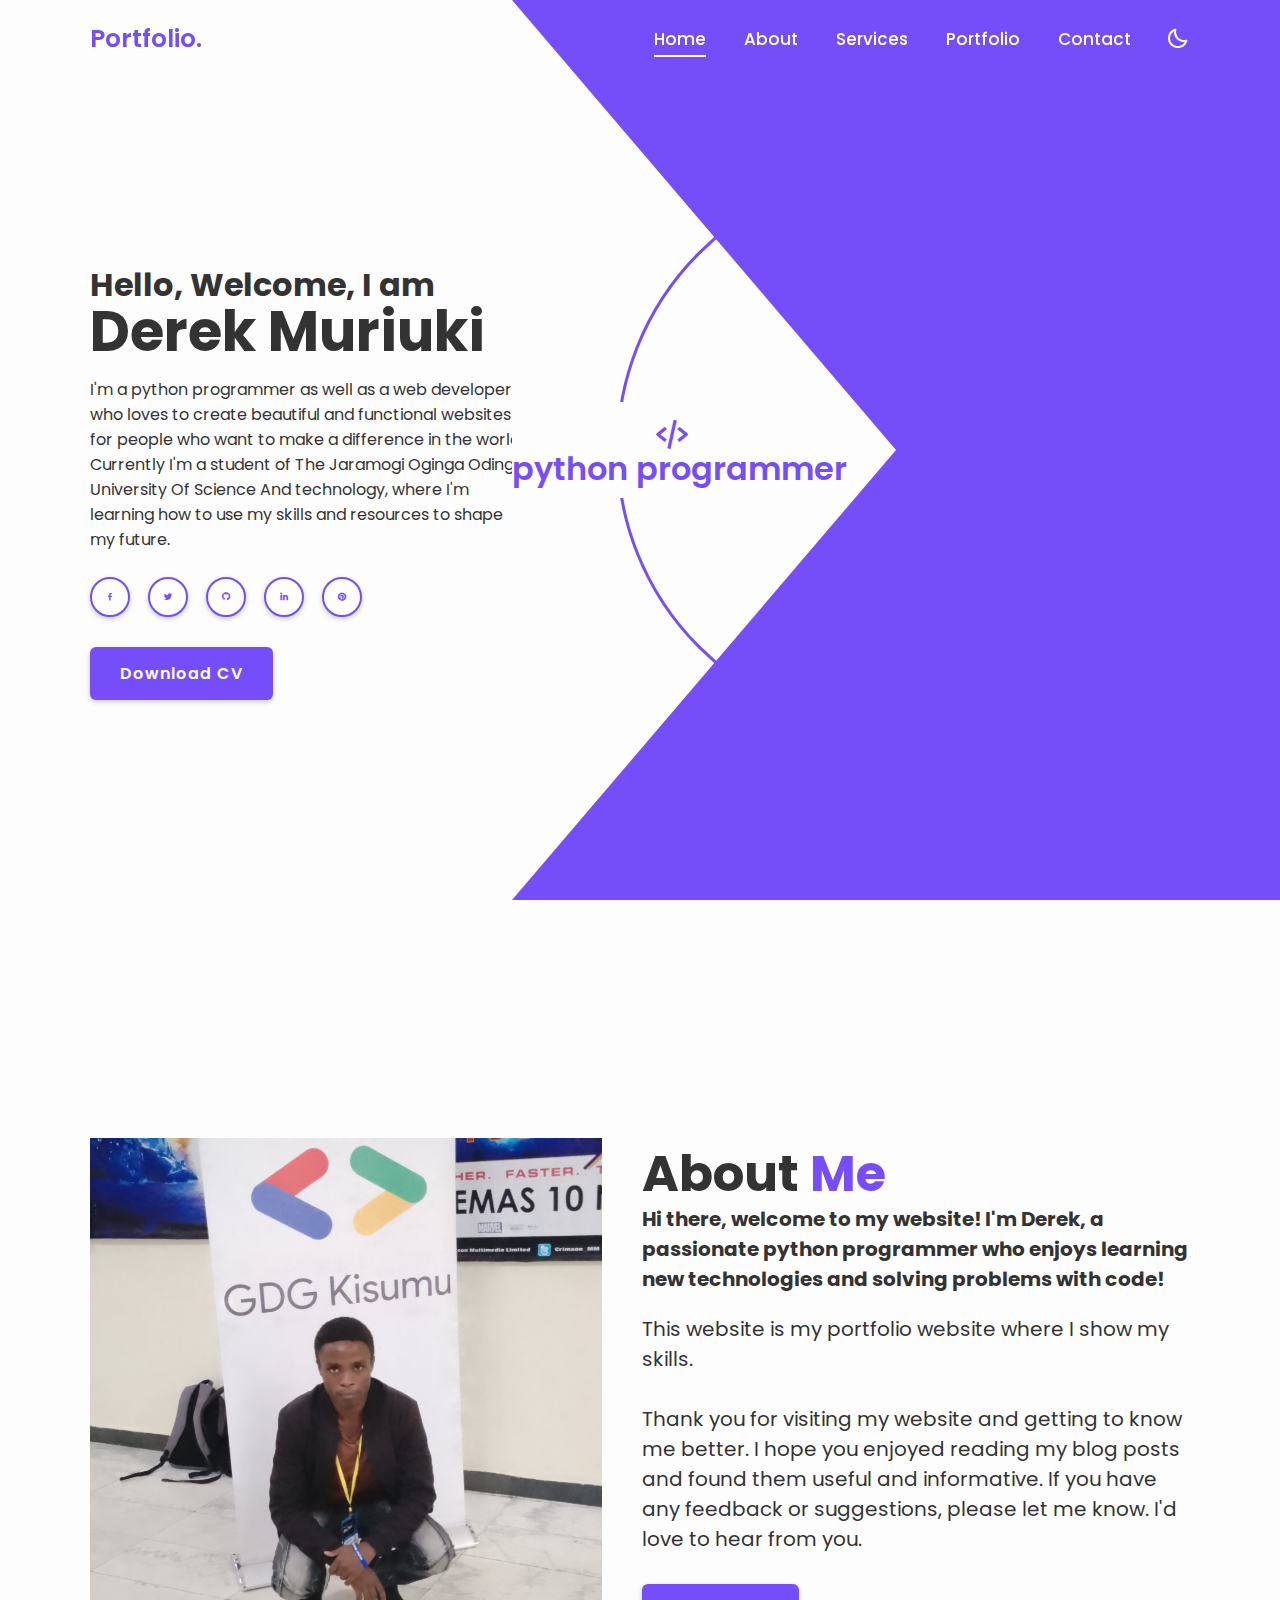
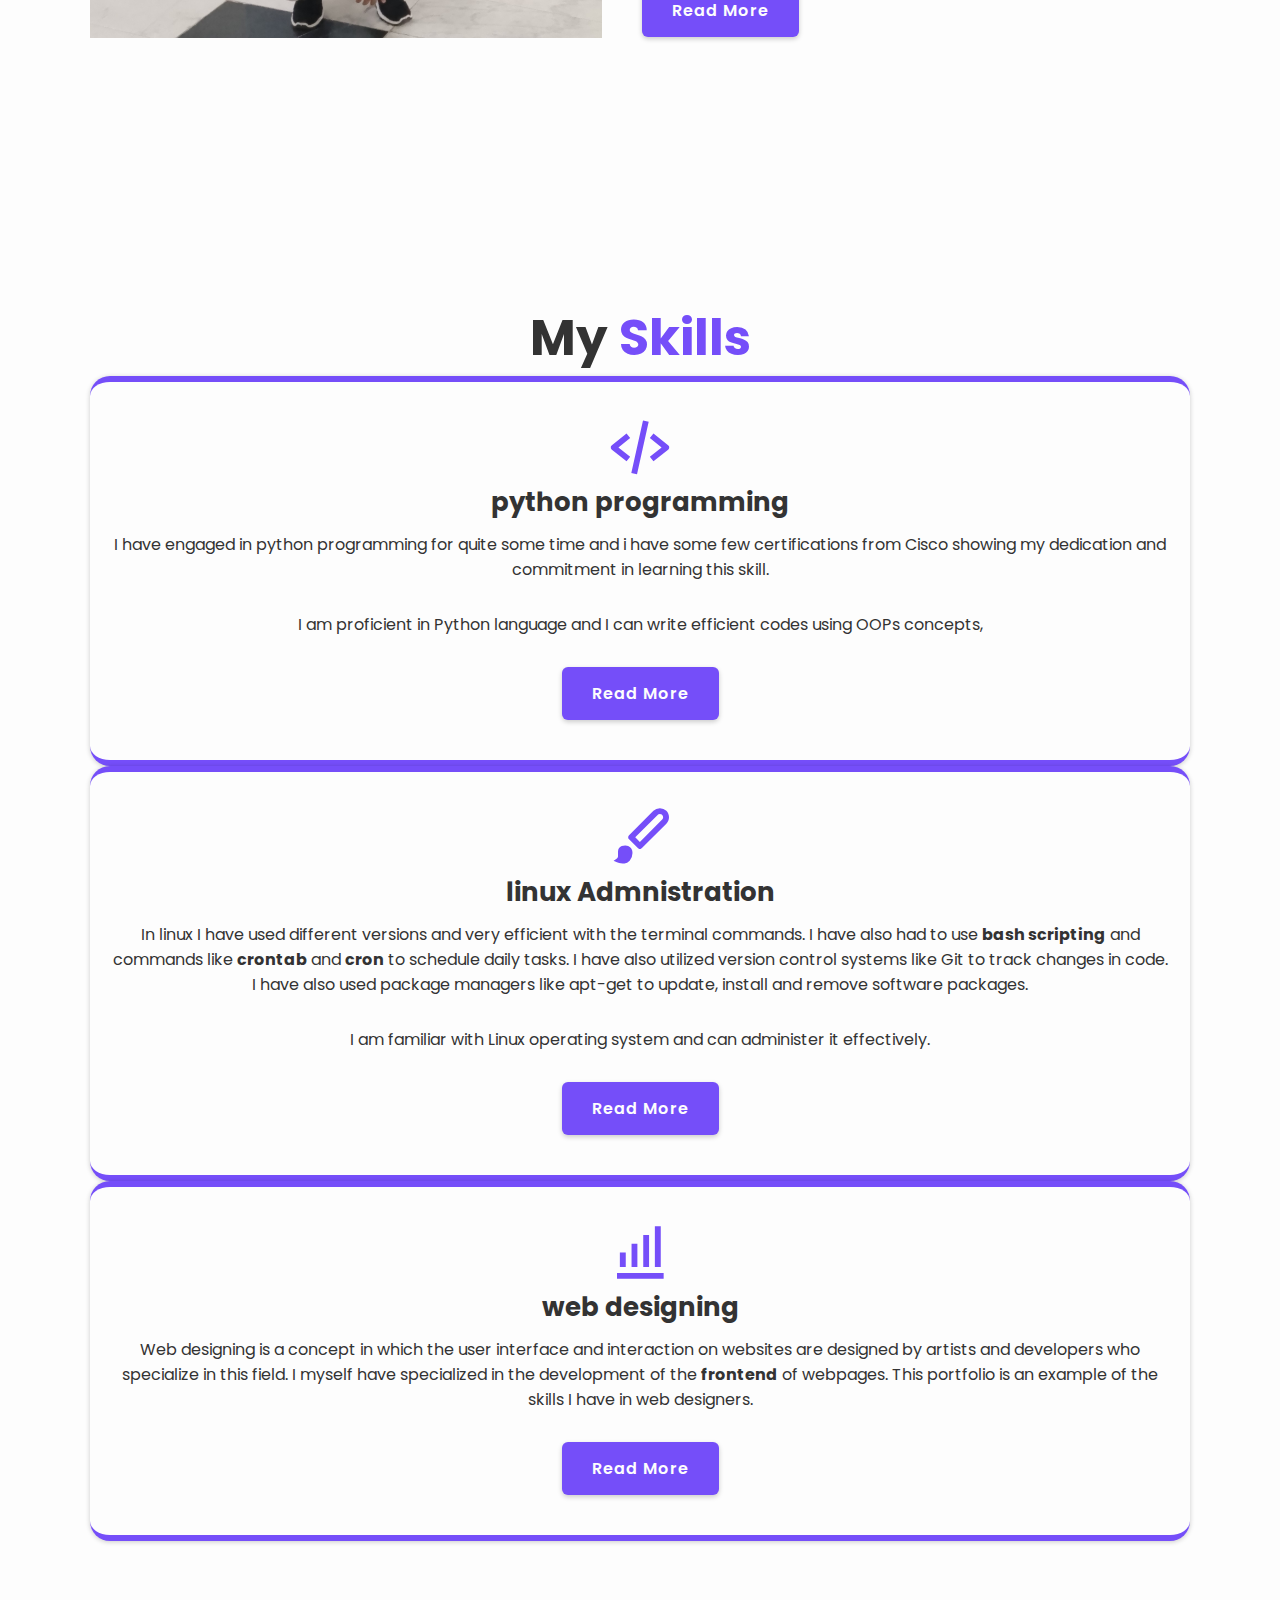
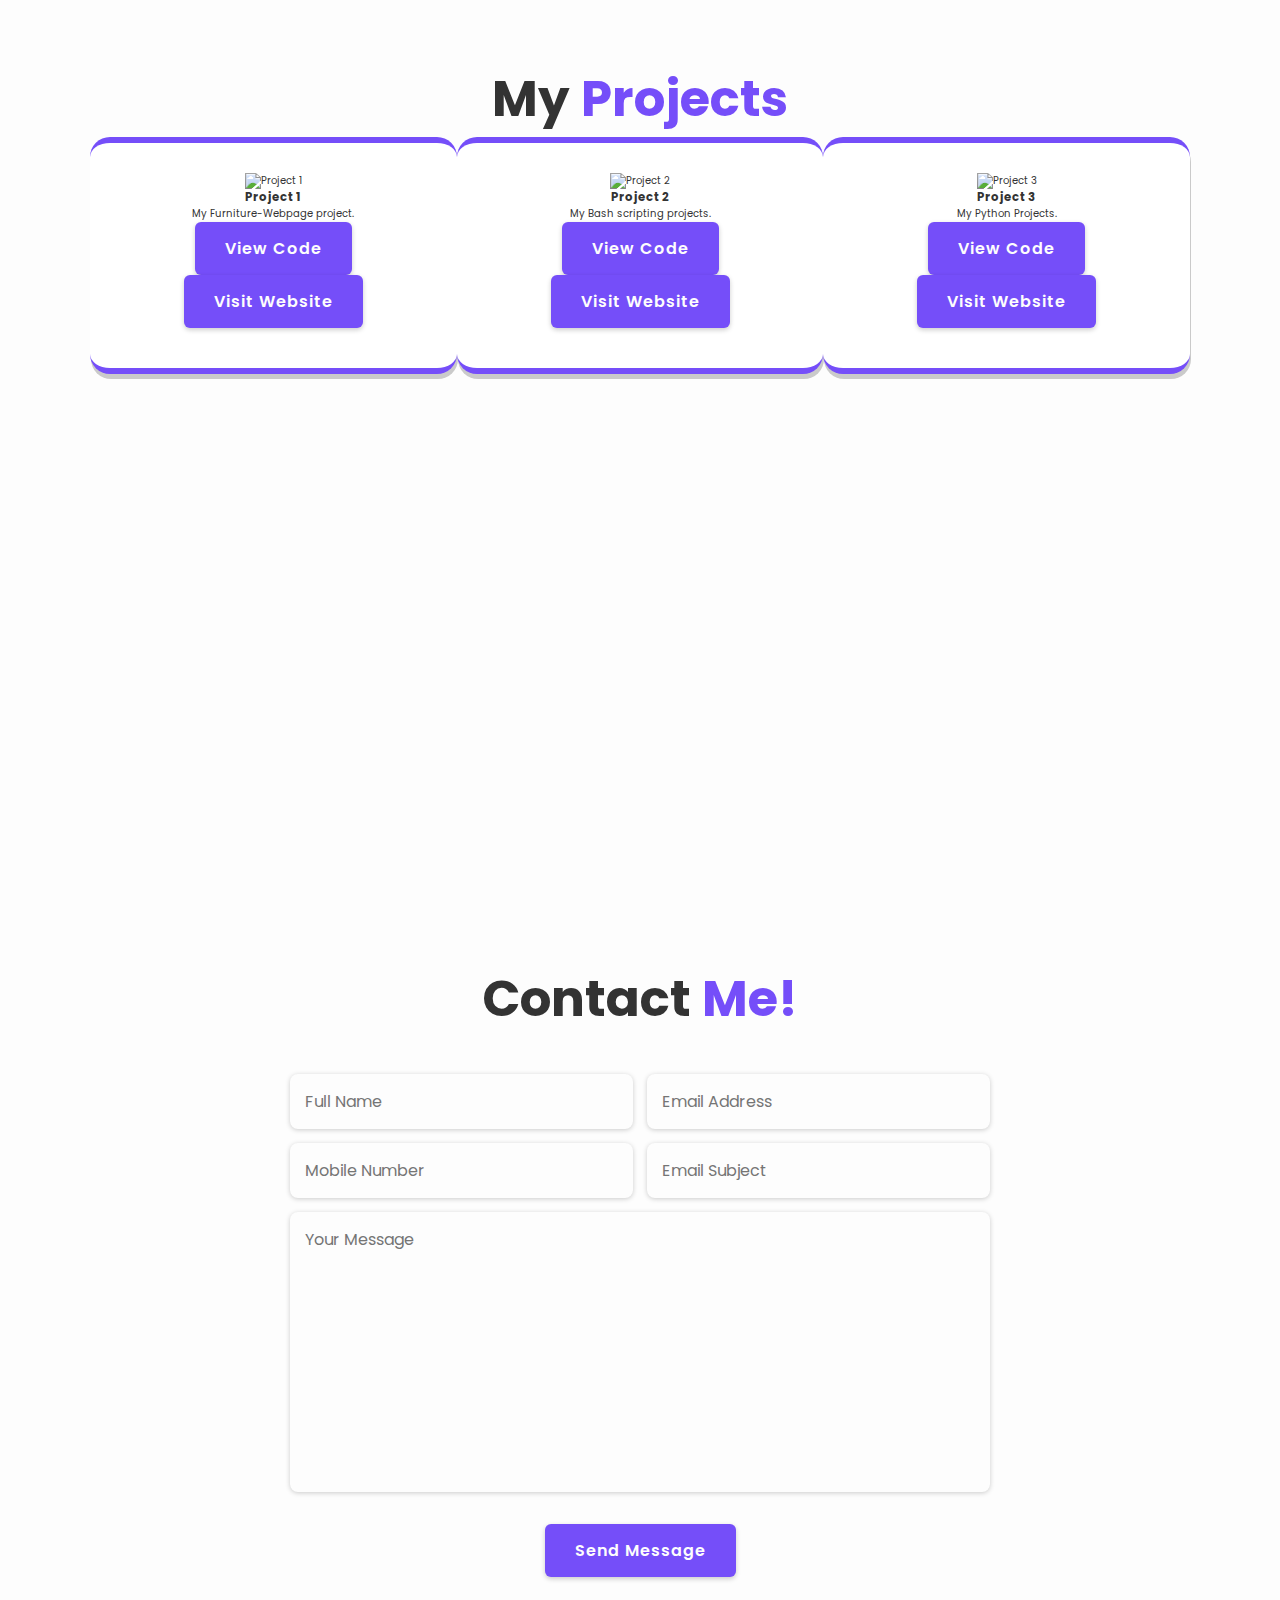
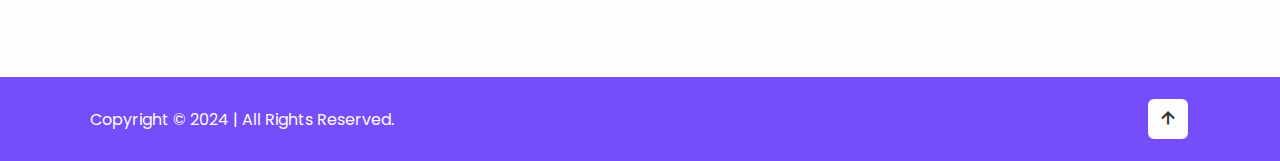
==== index.html @ 1493ce25 "changed links to other projects" ====
<!DOCTYPE html>
<html lang="en">

<head>
    <meta charset="UTF-8">
    <meta http-equiv="X-UA-Compatible" content="IE=edge">
    <meta name="viewport" content="width=device-width, initial-scale=1.0">
    <title>Derek Muriuki</title>

    <!-- swiper css -->
    <link rel="stylesheet" href="https://cdn.jsdelivr.net/npm/swiper@9/swiper-bundle.min.css" />

    <!-- box icons -->
    <link href='https://unpkg.com/boxicons@2.1.4/css/boxicons.min.css' rel='stylesheet'>

    <!-- custom css -->
    <link rel="stylesheet" href="index.css">
</head>

<body>

    <!-- header design -->
    <header class="header">
        <a href="#" class="logo">Portfolio.</a>

        <nav class="navbar">
            <a href="#home" class="active">Home</a>
            <a href="#about">About</a>
            <a href="#services">Services</a>
            <a href="#portfolio">Portfolio</a>
            <a href="#contact">Contact</a>
        </nav>

        <div class="bx bx-moon" id="darkMode-icon"></div>

        <div class="bx bx-menu" id="menu-icon"></div>
    </header>

    <!-- home section design -->
    <section class="home" id="home">
        <div class="home-content">
            
            <h3>Hello, Welcome, I am</h3>

            <h1>Derek Muriuki</h1>
            <p>
                I'm a python programmer as well as a  web developer who loves to create beautiful and functional websites
                for people who want to make a difference in the world.
            </p>
            <p>Currently I'm a student of The Jaramogi Oginga Odinga University Of Science And technology, where I'm learning how to
            use my skills and resources to shape my future.</p>

            <div class="social-media">
                <a href="https://www.facebook.com/garfield-llama"><i class='bx bxl-facebook'></i></a>
                <a href="https://www.twitter.com/Deemeeb1"><i class='bx bxl-twitter'></i></a>
                <a href="https://www.github.com/dee-mee"><i class='bx bxl-github'></i></a>
                <a href="www.linkedin.com/in/derek-muriuki/"><i class='bx bxl-linkedin'></i></a>
                <a href="https://www.pinterest.com/derekmuriuki2/"><i class='bx bxl-pinterest'></i></a>
            </div>

            <a href="https://drive.google.com/file/d/1qVgeVtylnCq1javZ5JCh-Ym7PlvpKq7z/view?usp=sharing" class="btn">Download CV</a>
        </div>

        <div class="profession-container">
            <div class="profession-box">
                <div class="profession" style="--i:0;">
                    <i class='bx bx-code-alt'></i>
                    <h3>python programmer</h3>
                </div>
                <div class="profession" style="--i:1;">
                    <i class='bx bx-camera'></i>
                    <h3>Web designer</h3>
                </div>
                <div class="profession" style="--i:2;">
                    <i class='bx bx-palette'></i>
                    <h3>Bash scripting</h3>
                </div>
                <div class="profession" style="--i:3;">
                    <i class='bx bx-video-recording'></i>
                    <h3>linux Admin</h3>
                </div>

                <div class="circle"></div>
            </div>

            <div class="overlay"></div>
        </div>

        <div class="home-img">
            <img src="" alt="">
        </div>
    </section>

    <!-- about section design -->
    <section class="about" id="about">
        <div class="about-img">
            <img src="images/dev.jpg" alt="" height="500" width="50">
        </div>

        <div class="about-content">
            <h2 class="heading">About <span>Me</span></h2>
            <h3>
                Hi there, welcome to my website! I'm Derek,
                a passionate python programmer who enjoys learning new technologies
                and solving problems with code!
            </h3>
            <p>
                This website is my portfolio website where I show my skills.
            </p>
            <p>
                Thank you for visiting my website and getting to know me better. I hope you
                enjoyed reading my blog posts and
                found
                them useful and informative.
                If you have any feedback or
                suggestions, please let me know. I'd love to hear from you.
            </p>
            <a href="#" class="btn">Read More</a>
        </div>
    </section>

    <!-- services section design -->
    <section class="services" id="services">
        <h2 class="heading">My <span>Skills</span></h2>

        <div class="skills-container">
            <div class="skills-box">
                <i class='bx bx-code-alt'></i>
                <h3>python programming</h3>
                <p>I have engaged in python programming for quite some time and i have some few certifications from Cisco showing my dedication and commitment in learning this skill.
                    <p>I am proficient in Python language and I can write efficient codes using OOPs concepts,
                       </p>
                </p>
                <a href="#" class="btn">Read More</a>
            </div>
            <div class="skills-box">
                <i class='bx bxs-paint'></i>
                <h3>linux Admnistration</h3>
                <p>In linux I have used different versions and very efficient with the terminal commands. I have also had to use <b>bash scripting</b> and commands like <b>crontab</b> and
                    <b>cron</b> to schedule daily tasks. I have also utilized version control systems like Git to track changes in code. I have also used package managers like apt-get to update,
                    install and remove software packages.</p>
                <p>I am familiar with Linux operating system and can administer it effectively.</p>
                <a href="#" class="btn">Read More</a>
            </div>
            <div class="skills-box">
                <i class='bx bx-bar-chart-alt'></i>
                <h3>web designing</h3>
                <p>Web designing is a concept in which the user interface and interaction on websites are designed by artists and
                    developers who specialize in this field. I myself have specialized in the
                    development of the <b>frontend</b> of webpages.
                    This portfolio is an example of the skills I have in web designers.</p>
                
                <a href="#" class="btn">Read More</a>
            </div>
        </div>
    </section>


    <section class="projects-box" id="projects">
        <h2 class="heading">My <span>Projects</span></h2>
        <div class="projects-container">
            <div class="project-box">
                <div class="project-img">
                    <img src="images/project1.jpg" alt="Project 1">
                </div>
                <div class="project-content">
                    <h3>Project 1</h3>
                    <p>My Furniture-Webpage project.</p>
                    <a href="https://github.com/dee-mee/Furniture-Webpage" class="btn">View Code</a>
                    <a href="https://dee-mee.github.io/Furniture-Webpage/" class="btn">Visit Website</a>
                </div>
            </div>
            <div class="project-box">
                <div class="project-img">
                    <img src="images/project2.jpg" alt="Project 2">
                </div>
                <div class="project-content">
                    <h3>Project 2</h3>
                    <p>My Bash scripting projects.</p>
                    <a href="https://github.com/dee-mee/shell-script" class="btn">View Code</a>
                    <a href="https://dee-mee.github.io/Web-Development-Tutorial/" class="btn">Visit Website</a>
                </div>
            </div>
            <div class="project-box">
                <div class="project-img">
                    <img src="images/project3.jpg" alt="Project 3">
                </div>
                <div class="project-content">
                    <h3>Project 3</h3>
                    <p>My Python Projects.</p>
                    <a href="https://github.com/dee-mee/starting-with-python" class="btn">View Code</a>
                    <a href="https://dee-mee.github.io/Python-Scripting/" class="btn">Visit Website</a>
                </div>
            </div>
        </div>
    </section>
    <section class="contact" id="contact">
        <h2 class="heading">Contact <span>Me!</span></h2>
        <form action="#">
            <div class="input-box">
                <input type="text" placeholder="Full Name">
                <input type="email" placeholder="Email Address">
            </div>
            <div class="input-box">
                <input type="number" placeholder="Mobile Number">
                <input type="text" placeholder="Email Subject">
            </div>
            <textarea name="" id="" cols="30" rows="10" placeholder="Your Message"></textarea>
            <input type="submit" value="Send Message" class="btn">
        </form>
    </section>
 
    <!-- footer design -->
    <footer class="footer">
        <div class="footer-text">
            <p>Copyright &copy; 2024 | All Rights Reserved.</p>
        </div>

        <div class="footer-iconTop">
            <a href="#home"><i class='bx bx-up-arrow-alt'></i></a>
        </div>
    </footer>


    <!-- scroll reveal -->
    <script src="https://unpkg.com/scrollreveal"></script>

    <!-- swiper js -->
    <script src="https://cdn.jsdelivr.net/npm/swiper@9/swiper-bundle.min.js"></script>

    <!-- custom js -->
    <script src="index.js"></script>
</body>

</html>
---- index.css ----
@import url('https://fonts.googleapis.com/css2?family=Poppins:wght@300;400;500;600;700;800;900&display=swap');

* {
    margin: 0;
    padding: 0;
    box-sizing: border-box;
    text-decoration: none;
    border: none;
    outline: none;
    scroll-behavior: smooth;
    font-family: 'Poppins', sans-serif;
}

:root {
    --bg-color: #fdfdfd;
    --text-color: #333;
    --main-color: #754ef9;
    --white-color: #fdfdfd;
    --shadow-color: rgba(0, 0, 0, .2);
}

*::selection {
    background: var(--main-color);
    color: var(--bg-color);
}

.dark-mode {
    --bg-color: #0b061f;
    --text-color: #fdfdfd;
    --shadow-color: rgba(0, 0, 0, .7);
}

html {
    font-size: 62.5%;
    overflow-x: hidden;
}

body {
    background: var(--bg-color);
    color: var(--text-color);
}

.header {
    position: fixed;
    top: 0;
    left: 0;
    width: 100%;
    padding: 2rem 7%;
    background: transparent;
    display: flex;
    align-items: center;
    z-index: 100;
    transition: .5s;
}

.header.sticky {
    background: var(--bg-color);
    box-shadow: 0 .1rem 1rem var(--shadow-color);
}

.logo {
    font-size: 2.5rem;
    color: var(--main-color);
    font-weight: 600;
    margin-right: auto;
}

.navbar a {
    position: relative;
    font-size: 1.7rem;
    color: var(--white-color);
    font-weight: 500;
    margin-right: 3.5rem;
}

.header.sticky .navbar a {
    color: var(--text-color);
}

.header.sticky .navbar a.active {
    color: var(--main-color);
}

.navbar a.active::before {
    content: '';
    position: absolute;
    left: 0;
    bottom: -6px;
    width: 100%;
    height: .2rem;
    background: var(--white-color);
}

.header.sticky .navbar a::before {
    background: var(--main-color);
    opacity: .7;
}

#darkMode-icon {
    font-size: 2.4rem;
    color: var(--white-color);
    cursor: pointer;
}

.header.sticky #darkMode-icon {
    color: var(--text-color);
    opacity: .9;
}

#menu-icon {
    font-size: 3.6rem;
    color: var(--text-color);
    display: none;
}

section {
    min-height: 100vh;
    padding: 10rem 7% 2rem;
}

.home {
    display: flex;
    align-items: center;
}

.home .home-content {
    max-width: 44rem;
}

.home-content h3 {
    font-size: 3.2rem;
    font-weight: 700;
    line-height: .3;
}

.home-content h1 {
    font-size: 5.6rem;
    font-weight: 700;
    margin-bottom: .3rem;
}

.home-content p {
    font-size: 1.6rem;
}

.home-content .social-media a {
    display: inline-flex;
    justify-content: center;
    align-items: center;
    width: 4rem;
    height: 4rem;
    background: var(--bg-color)!important;
    border: .2rem solid var(--main-color);
    border-radius: 100%;
    box-shadow: 0 .2rem .5rem var(--shadow-color);
    font-size: 1rem;
    color: var(--main-color);
    margin: 2.5rem 1.5rem 3rem 0;
    transition: .5s ease;
}

.home-content .social-media a:hover {
    background: var(--main-color);
    color: var(--green-color);
}

.btn {
    display: inline-block;
    padding: 1.2rem 2.8rem;
    background: var(--main-color);
    border-radius: .6rem;
    box-shadow: 0 .2rem .5rem var(--shadow-color);
    font-size: 1.6rem;
    color: var(--white-color);
    letter-spacing: .1rem;
    font-weight: 600;
    border: .2rem solid transparent;
    transition: .5s ease;
}

.btn:hover {
    background: var(--bg-color);
    color: var(--main-color);
    border-color: var(--main-color);
}

.home .profession-container {
    position: absolute;
    top: 50%;
    right: 0;
    transform: translateY(-50%);
    width: 100vw;
    height: 100vh;
    overflow: hidden;
    pointer-events: none;
}

.home .profession-container .profession-box {
    position: absolute;
    top: 0;
    right: 0;
    width: 768px;
    height: 100vh;
    display: flex;
    justify-content: center;
    align-items: center;
    animation: professionRotate 13s ease-out infinite;
}

@keyframes professionRotate {

    0%,
    20% {
        transform: rotate(0deg);
    }

    25%,
    45% {
        transform: rotate(-90deg);
    }

    50%,
    70% {
        transform: rotate(-180deg);
    }

    75%,
    95% {
        transform: rotate(-270deg);
    }

    100% {
        transform: rotate(-360deg);
    }
}

.home .profession-box .profession {
    position: absolute;
    left: 0;
    display: flex;
    align-items: center;
    flex-direction: column;
    color: var(--main-color);
    transform: rotate(calc(360deg / 4 * var(--i)));
    transform-origin: 384px;
    background: var(--bg-color);
    padding: 13px 0;
}

.home .profession-box .profession:nth-child(1) i {
    margin-right: 15px;
}

.home .profession-box .profession:nth-child(2),
.home .profession-box .profession:nth-child(4) {
    padding-bottom: 20px;
}

.home .profession i {
    font-size: 3.8rem;
}

.home .profession h3 {
    font-size: 3.2rem;
    line-height: 1;
    font-weight: 600;
}

.home .profession-box .circle {
    width: 560px;
    height: 560px;
    border: 3px solid var(--main-color);
    border-radius: 50%;
    z-index: -1;
}

.home .profession-container .overlay {
    position: absolute;
    top: 0;
    right: 0;
    width: 0;
    height: 0;
    border-top: 50vh solid var(--main-color);
    border-right: 384px solid var(--main-color);
    border-bottom: 50vh solid var(--main-color);
    border-left: 384px solid transparent;
}

.home-img img {
    position: absolute;
    bottom: 0;
    right: 40px;
    pointer-events: none;
    max-width: 480px;
    max-height: 300vh;
}

span {
    color: var(--main-color);
}

.about {
    display: flex;
    justify-content: center;
    align-items: center;
    gap: 4rem;
}

.about-img img {
    width: 40vw;
}

.heading {
    font-size: 5rem;
    text-align: center;
}

.about-content h2 {
    text-align: left;
    line-height: 1.2;
}

.about-content h3 {
    font-size: 2rem;
}

.about-content p {
    font-size: 2rem;
    margin: 2rem 0 3rem;
}

.skills {
    min-height: auto;
    padding-bottom: 10rem;
}

.skills h2 {
    margin-bottom: 5rem;
}

.skills .skills-container {
    display: flex;
    justify-content: center;
    align-items: center;
    flex-wrap: wrap;
    gap: 2rem;
}

.skills-container .skills-box {
    flex: 1 1 30rem;
    background: var(--bg-color);
    padding: 3rem 2rem 4rem;
    border-radius: 2rem;
    box-shadow: 0 .1rem .5rem var(--shadow-color);
    text-align: center;
    border-top: .6rem solid var(--main-color);
    border-bottom: .6rem solid var(--main-color);
    transition: .5s ease;
}

.skills-container .skills-box:hover {
    box-shadow: 0 .1rem 2rem var(--shadow-color);
    transform: scale(1.02);
}

.skills-box i {
    font-size: 7rem;
    color: var(--main-color);
}

.skills-box h3 {
    font-size: 2.6rem;
    transition: .5s ease;
}

.skills-box:hover h3 {
    color: var(--main-color);
}

.skills-box p {
    font-size: 1.6rem;
    margin: 1rem 0 3rem;
}
.projects-container {
    display: flex;
    justify-content: space-between;
    align-items: center;
    flex-wrap: wrap;
}

.project-box {
    flex: 1 1 30rem;
    background: #fff;
    padding: 3rem 2rem 4rem;
    border-radius: 2rem;
    box-shadow: 0.1rem.5rem rgba(0, 0, 0,.2);
    text-align: center;
    border-top:.6rem solid #754ef9;
    border-bottom:.6rem solid #754ef9;
    transition:.5s ease;
}

.project-box:hover {
    box-shadow: 0.1rem 2rem rgba(0, 0, 0,.2);
    transform: scale(1.02);
}
.contact {
    min-height: auto;
    padding-bottom: 7rem;
}

.contact h2 {
    margin-bottom: 3rem;
}

.contact form {
    max-width: 70rem;
    margin: 1rem auto;
    text-align: center;
    margin-bottom: 3rem;
}

.contact form .input-box {
    display: flex;
    justify-content: space-between;
    flex-wrap: wrap;
}

.contact form .input-box input,
.contact form textarea {
    width: 100%;
    padding: 1.5rem;
    font-size: 1.6rem;
    color: var(--text-color);
    background: var(--bg-color);
    border-radius: .8rem;
    margin: .7rem 0;
    box-shadow: 0 .1rem .5rem var(--shadow-color);
}

.contact form .input-box input {
    width: 49%;
}

.contact form textarea {
    resize: none;
}

.contact form .btn {
    margin-top: 2rem;
    cursor: pointer;
}

.footer {
    display: flex;
    justify-content: space-between;
    align-items: center;
    flex-wrap: wrap;
    padding: 2rem 7%;
    background: var(--main-color);
}

.footer-text p {
    font-size: 1.6rem;
    color: var(--white-color);
}

.footer-iconTop a {
    display: inline-flex;
    justify-content: center;
    align-items: center;
    padding: .8rem;
    background: var(--white-color);
    border-radius: .8rem;
    border: .2rem solid var(--main-color);
    outline: .2rem solid transparent;
    transition: .5s ease;
}

.footer-iconTop a:hover {
    outline-color: var(--white-color);
}

.footer-iconTop a i {
    font-size: 2.4rem;
    color: #333;
}


/* BREAKPOINTS */
@media (max-width: 1200px) {
    html {
        font-size: 55%;
    }

    .home .profession-container .profession-box {
        right: -10%;
    }

    .home .profession-container .overlay {
        right: -6%;
    }

    .home-img img {
        right: 0;
    }
}

@media (max-width: 1100px) {
    .home .profession-container .profession-box {
        right: -15%;
    }

    .home-img img {
        max-width: 420px;
    }
}

@media (max-width: 1024px) {
    .header {
        padding: 2rem 3%;
    }

    section {
        padding: 10rem 3% 2rem;
    }

    .home .profession-container .profession-box {
        right: -20%;
    }

   

    .home-img img {
        max-width: 400px;
    }
}

@media (max-width: 991px) {

    .navbar a:nth-child(1) {
        color: var(--main-color);
    }

    .navbar a.active::before {
        background: var(--main-color);
        opacity: .7;
    }

    .home .home-content {
        max-width: 50rem;
    }

 
    .home-img img {
        display: none;
    }

    .footer {
        padding: 2rem 3%;
    }
}

@media (max-width: 896px) {
    .navbar a:nth-child(2) {
        color: var(--main-color);
    }

    .home .profession-container .profession-box {
        right: -50%;
    }

    .home .profession-container .overlay {
        right: -43%;
    }
}



@media (max-width: 780px) {
    .navbar a:nth-child(2) {
        color: var(--white-color);
    }
}

@media (max-width: 768px) {
    #menu-icon {
        display: block;
    }

    #darkMode-icon {
        position: absolute;
        right: 7rem;
        font-size: 2.6rem;
        color: var(--text-color);
        margin-bottom: .1rem;
    }

    .navbar {
        position: absolute;
        top: 100%;
        left: 0;
        width: 100%;
        padding: 1rem 3%;
        background: var(--bg-color);
        border-top: .1rem solid rgba(0, 0, 0, .2);
        box-shadow: 0 .5rem 1rem rgba(0, 0, 0, .1);
        display: none;
    }

    .navbar.active {
        display: block;
    }

    .navbar a {
        display: block;
        font-size: 2rem;
        margin: 3rem 0;
        color: var(--text-color);
    }

    .navbar a:nth-child(1),
    .navbar a:nth-child(2) {
        color: var(--text-color);
    }

    .navbar a.active {
        color: var(--main-color);
    }

    .navbar a::before {
        display: none;
    }

    .home {
        padding: 0 3% 23rem;
        justify-content: center;
        text-align: center;
    }

    .home-content h3 {
        font-size: 2.6rem;
    }

    .home-content h1 {
        font-size: 5rem;
    }

    .home-content .social-media a {
        margin: 2.5rem .75rem 3rem;
    }

    .home .profession-container {
        left: 0;
        width: 100%;
        height: 100%;
    }

    .home .profession-container .profession-box {
        position: fixed;
        top: 450px;
        left: 0;
        width: 100%;
    }

    .home .profession-box .profession {
        padding: 0 13px;
        left: auto;
        transform-origin: 0;
    }

    .home .profession-box .profession:nth-child(1) {
        transform: rotate(-90deg) translate(-120px, -210px);
    }

    .home .profession-box .profession:nth-child(1) i {
        margin-right: 0;
    }

    .home .profession-box .profession:nth-child(2) {
        transform: rotate(0deg) translate(0, -325px);
    }

    .home .profession-box .profession:nth-child(3) {
        transform: rotate(90deg) translate(-115px, -450px);
    }

    .home .profession-box .profession:nth-child(4) {
        transform: rotate(180deg) translate(-220px, -325px);
    }

    .home .profession-box .circle {
        position: fixed;
        width: 670px;
        height: 670px;
        z-index: -1;
    }

    .home .profession-container .overlay {
        position: fixed;
        top: 70rem;
        left: 50%;
        right: 0;
        transform: rotate(90deg) translate(-50%, 50%) scaleY(3);
        border-width: 23.9rem;
    }

    .about {
        flex-direction: column-reverse;
        text-align: center;
    }

    .about-content h2 {
        text-align: center;
    }

    .about-img img {
        width: 70vw;
        margin-top: -2rem;
    }

 
@media (max-width: 580px) {
    .portfolio .portfolio-container {
        grid-template-columns: 1fr;
    }
}

@media (max-width: 450px) {
    html {
        font-size: 50%;
    }

    #darkMode-icon {
        right: 6rem;
    }

    .home .profession-box .profession:nth-child(1) {
        transform: rotate(-90deg) translate(-110px, -220px);
    }

    .home .profession-box .profession:nth-child(2) {
        transform: rotate(0deg) translate(5px, -325px);
    }

    .home .profession-box .profession:nth-child(3) {
        transform: rotate(90deg) translate(-105px, -440px);
    }

    .home .profession-box .profession:nth-child(4) {
        transform: rotate(180deg) translate(-210px, -325px);
    }

    .home .profession-container .overlay {
        top: 80rem;
    }

    .contact form .input-box input {
        width: 100%;
    }

    .footer {
        flex-direction: column-reverse;
    }

    .footer p {
        text-align: center;
        margin-top: 2rem;
    }
}

@media (max-width: 365px) {
    .about-img img {
        width: 90vw;
    }
}

@media (max-width: 315px) {
    .home-content h1 {
        font-size: 4.5rem;
    }
}
img {
    border-radius: 20px;
}
}
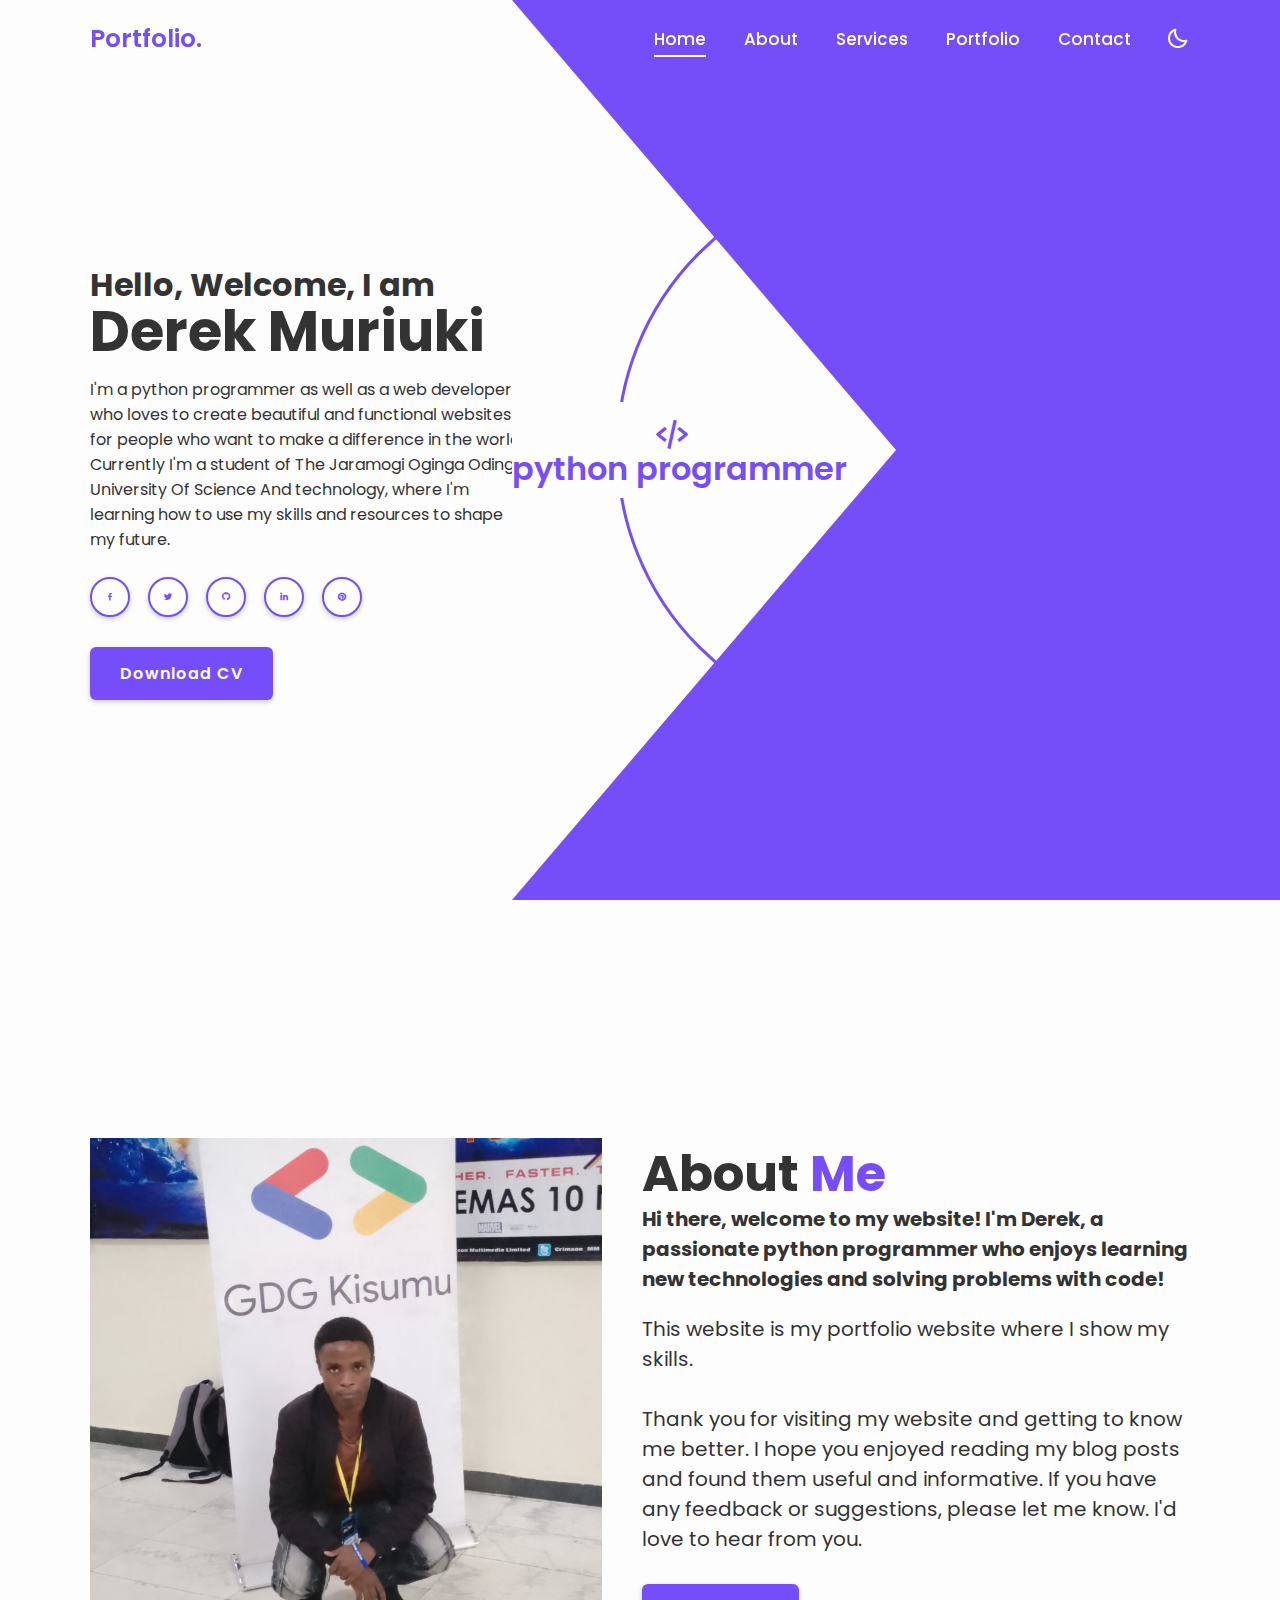
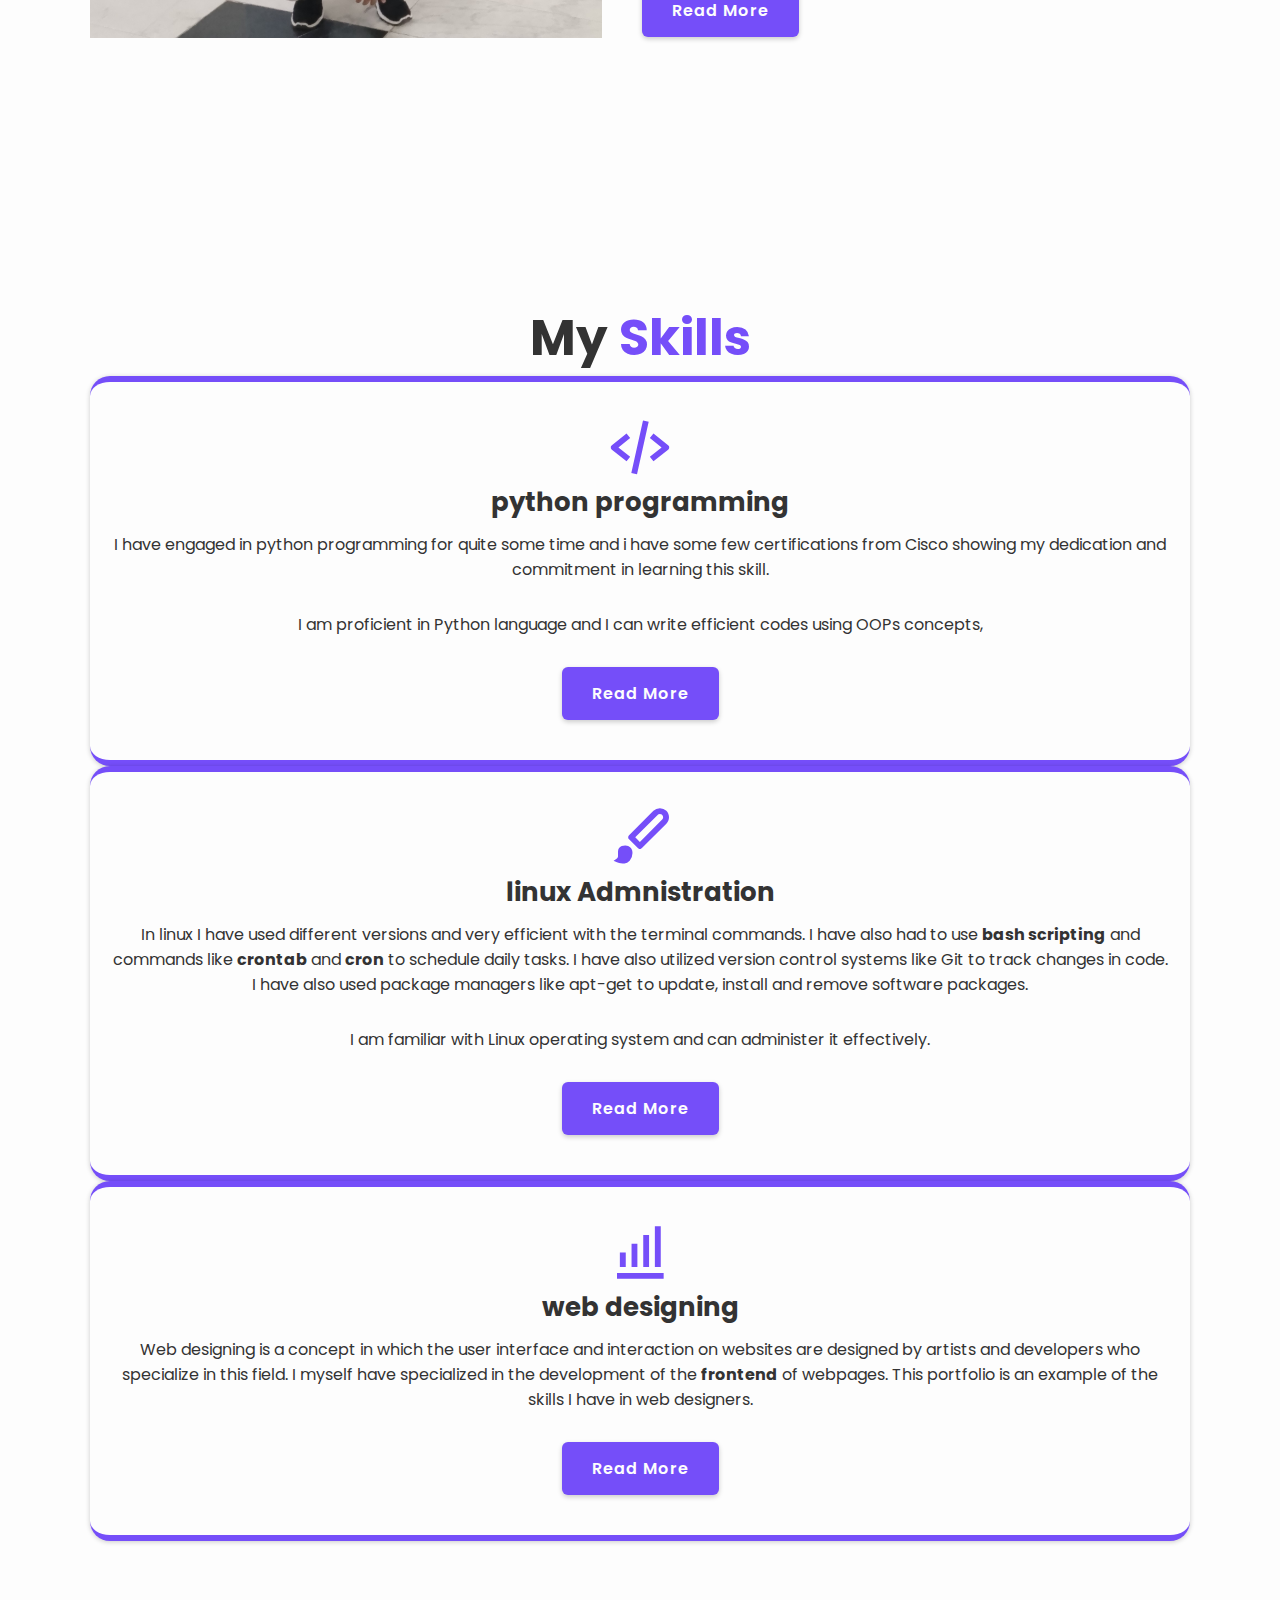
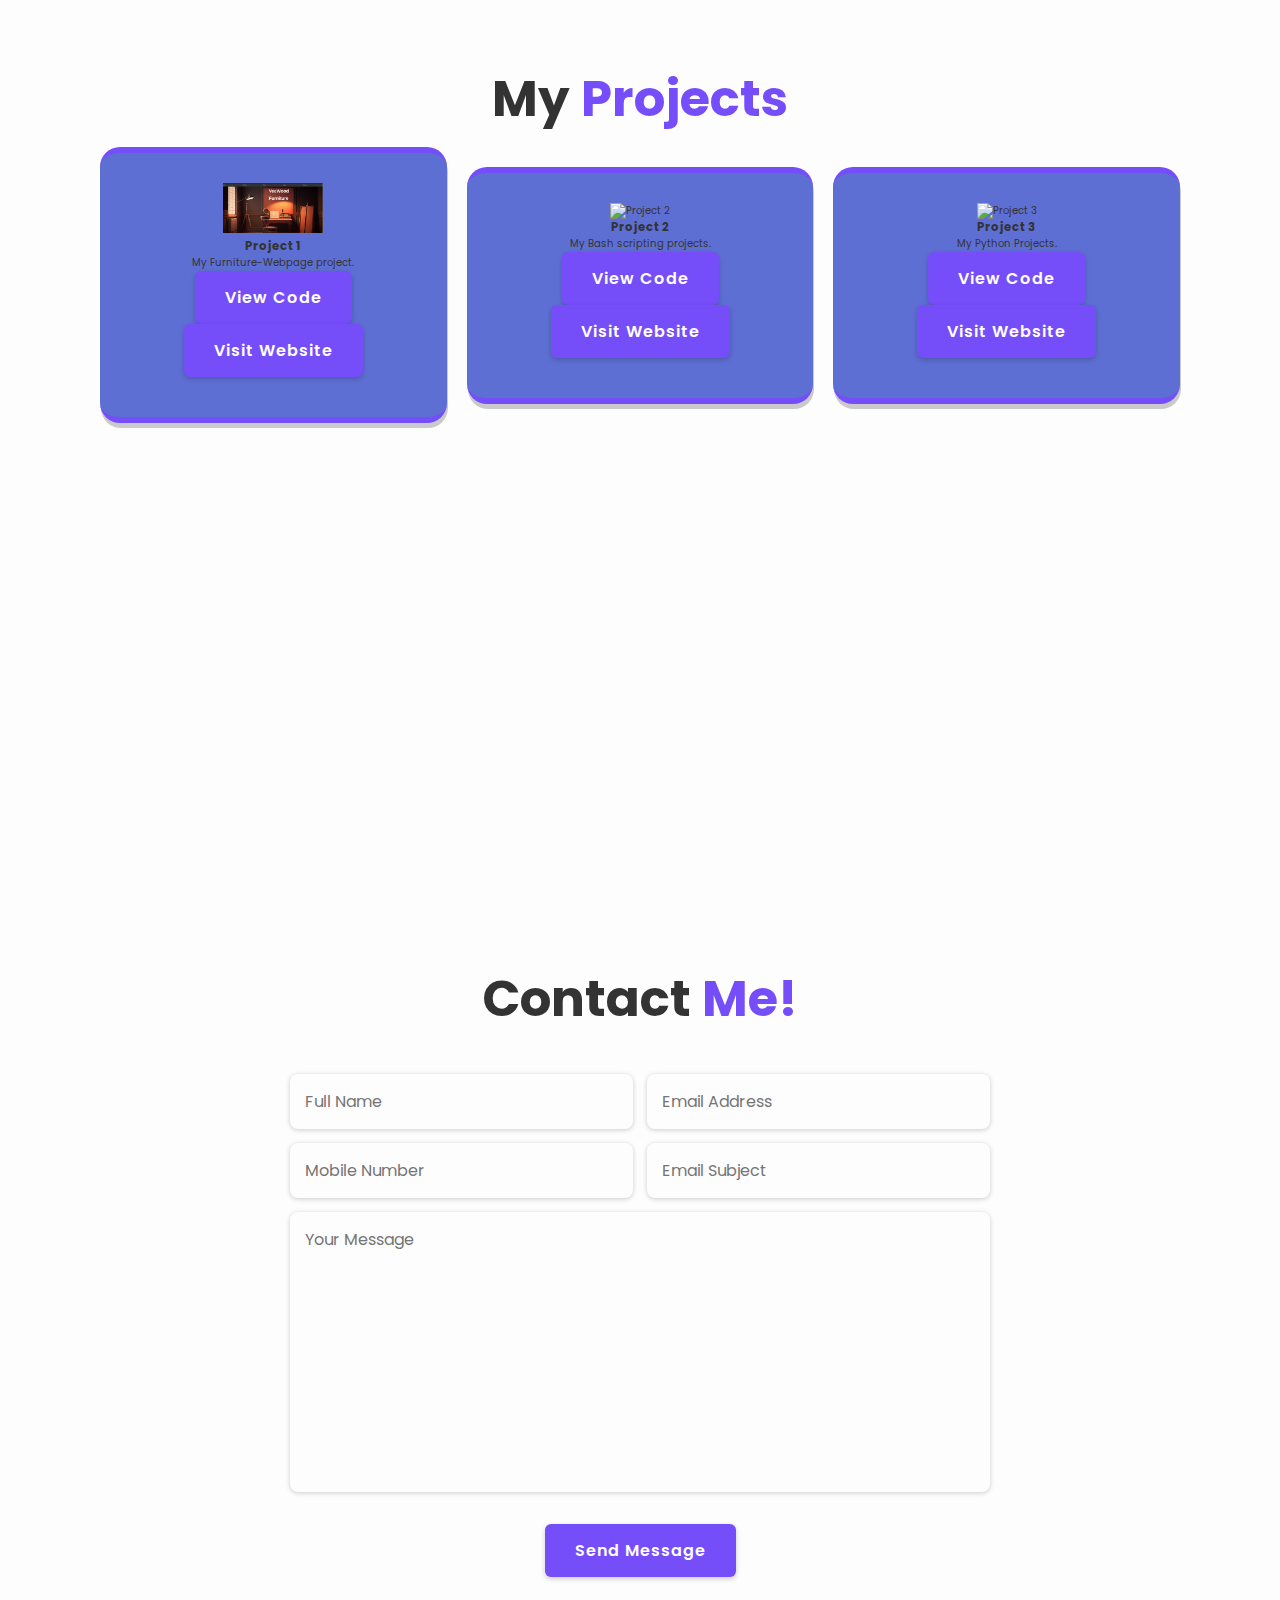
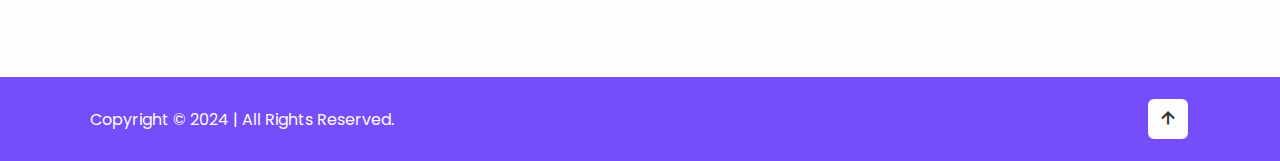
==== commit 60918d9d: "new file:   images/project 1.png 	modified:   index.css 	modified:   index.html" ====
--- a/index.html
+++ b/index.html
@@ -161,7 +161,7 @@
         <div class="projects-container">
             <div class="project-box">
                 <div class="project-img">
-                    <img src="images/project1.jpg" alt="Project 1">
+                    <img src="images/project 1.png" alt="Project 1" height="50" width="100">
                 </div>
                 <div class="project-content">
                     <h3>Project 1</h3>
--- a/index.css
+++ b/index.css
@@ -391,7 +391,7 @@
 
 .project-box {
     flex: 1 1 30rem;
-    background: #fff;
+    background: #5e6fd3;
     padding: 3rem 2rem 4rem;
     border-radius: 2rem;
     box-shadow: 0.1rem.5rem rgba(0, 0, 0,.2);
@@ -399,6 +399,7 @@
     border-top:.6rem solid #754ef9;
     border-bottom:.6rem solid #754ef9;
     transition:.5s ease;
+    margin: 1rem;
 }
 
 .project-box:hover {
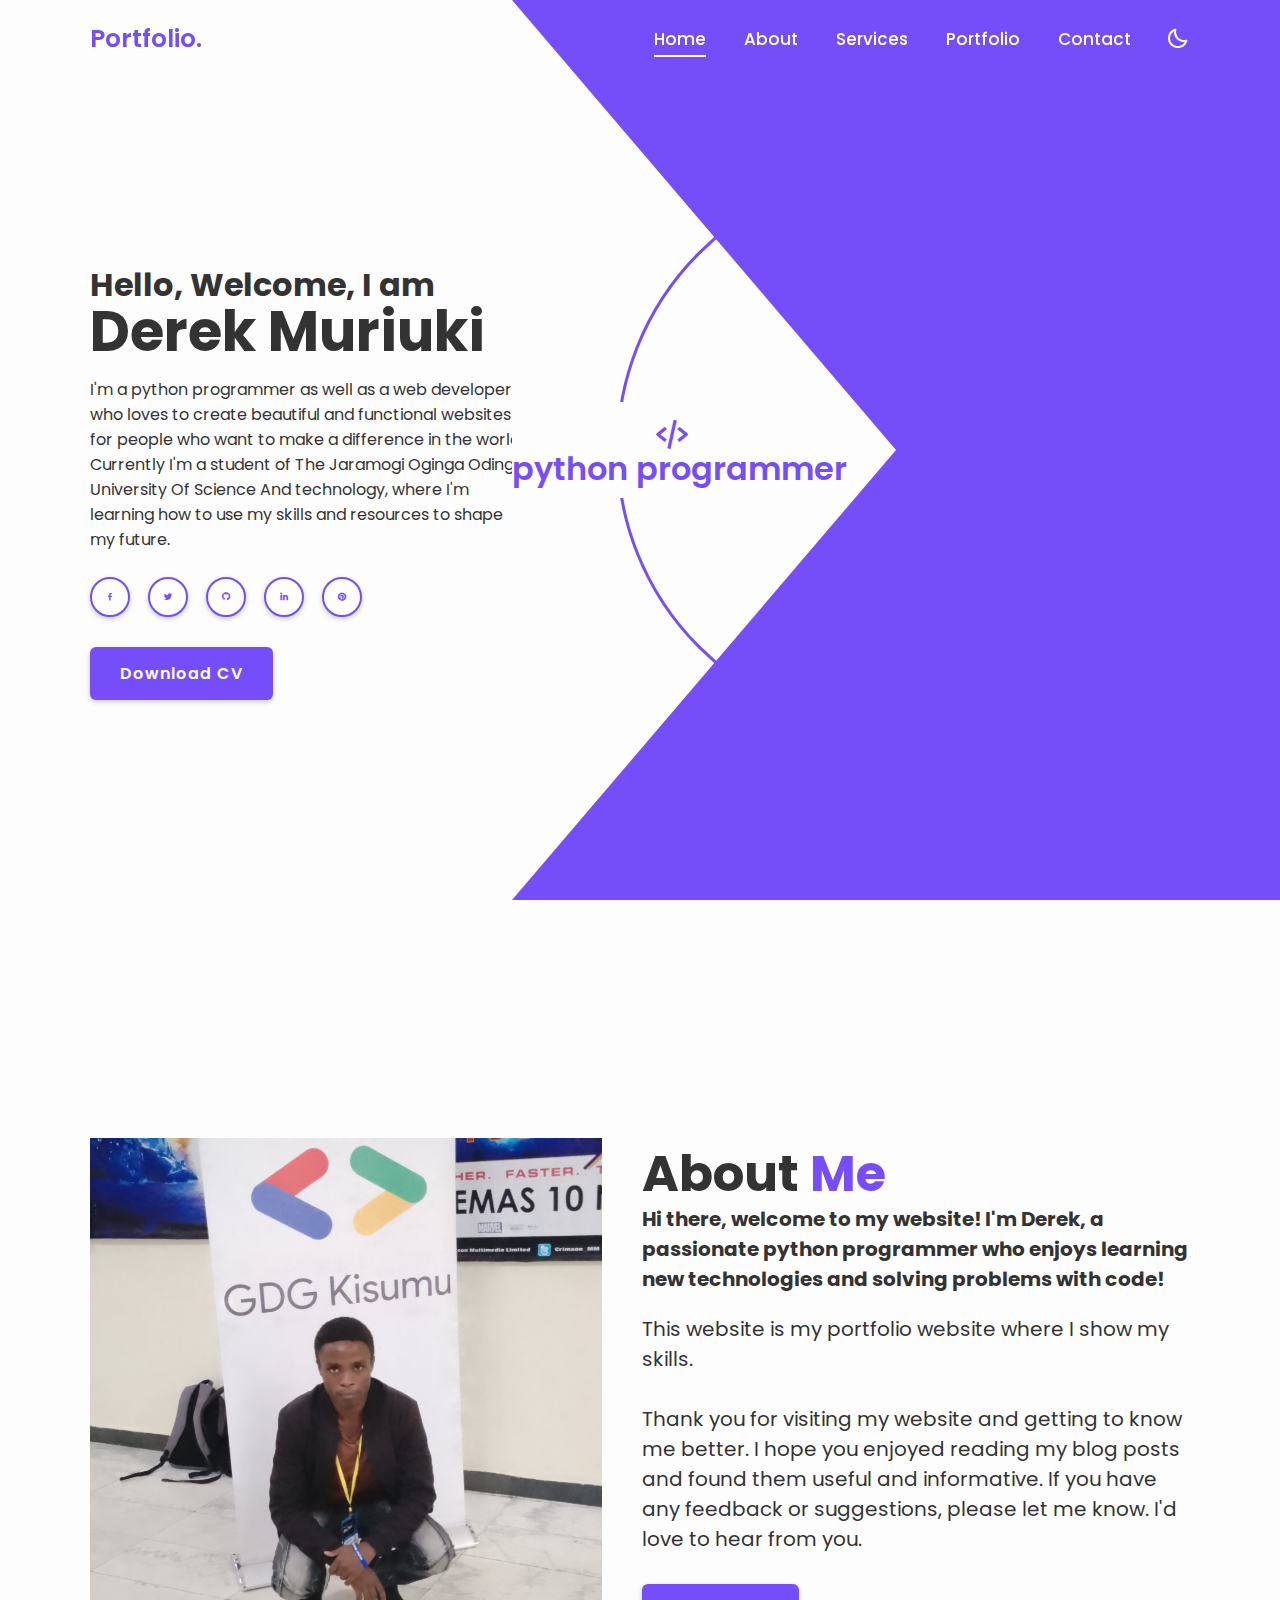
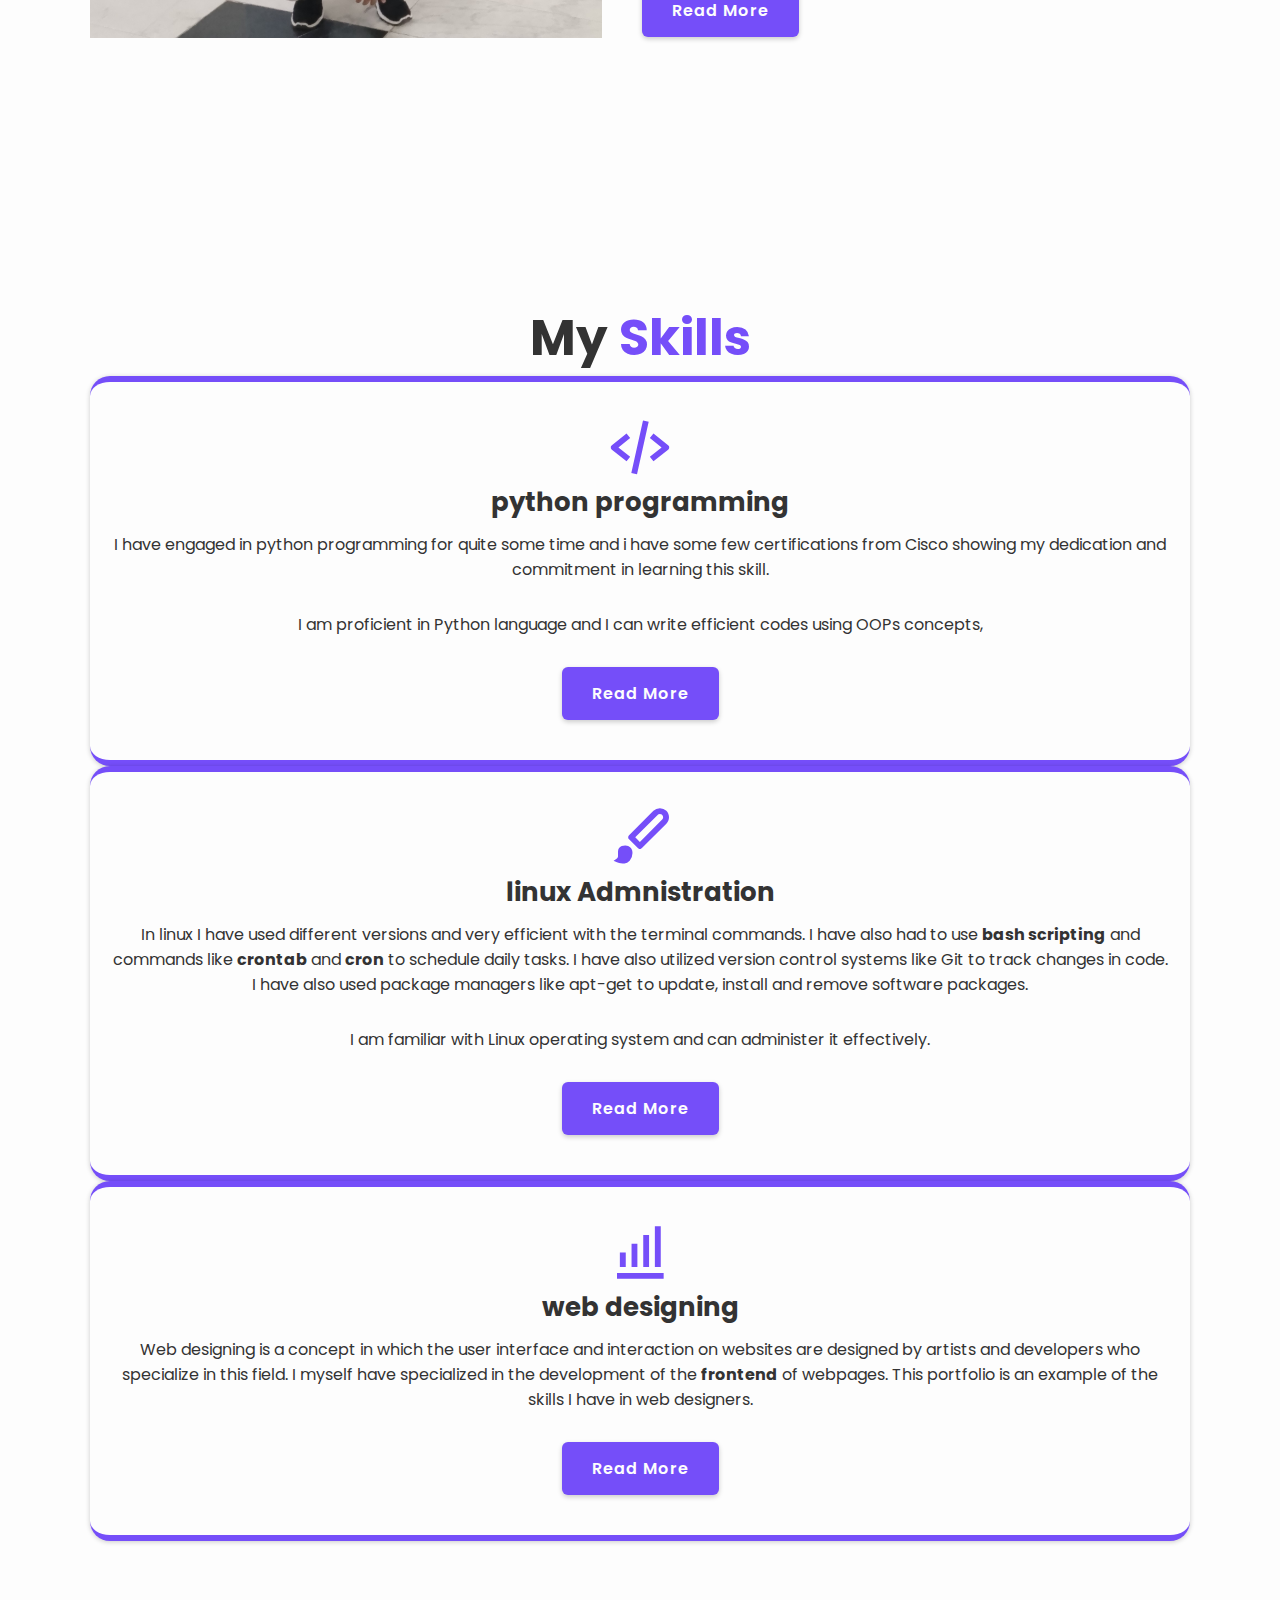
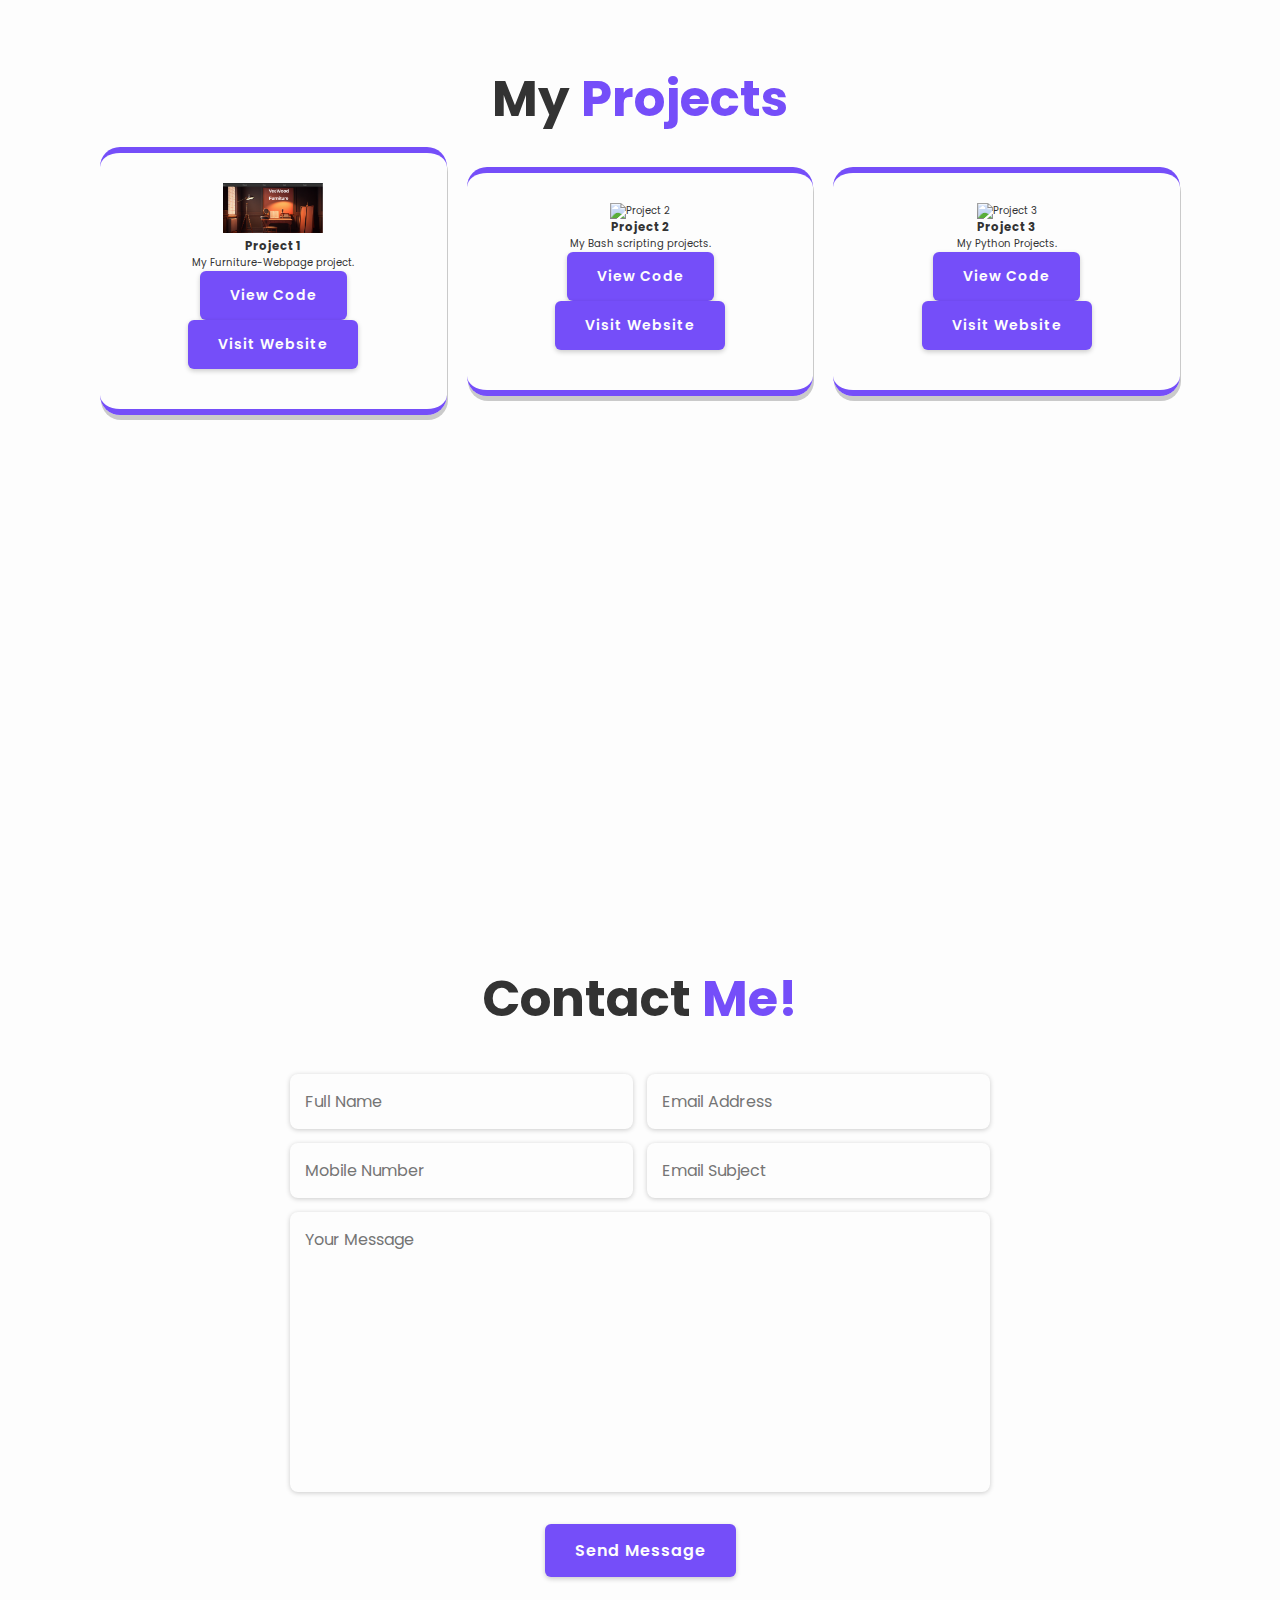
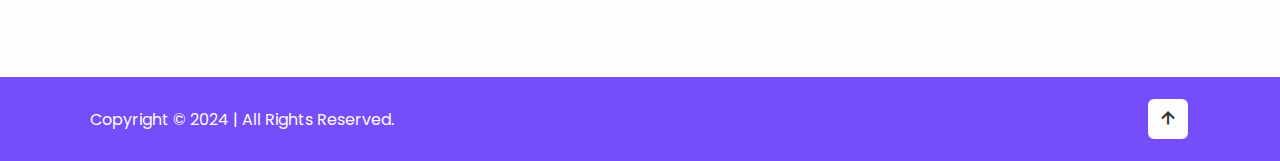
==== commit bae1b923: "added image for project 2" ====
--- a/index.html
+++ b/index.html
@@ -172,7 +172,7 @@
             </div>
             <div class="project-box">
                 <div class="project-img">
-                    <img src="images/project2.jpg" alt="Project 2">
+                    <img src="images/project 2.png" alt="Project 2" height="50" width="100">
                 </div>
                 <div class="project-content">
                     <h3>Project 2</h3>
--- a/index.css
+++ b/index.css
@@ -391,7 +391,7 @@
 
 .project-box {
     flex: 1 1 30rem;
-    background: #5e6fd3;
+    background: inherit;
     padding: 3rem 2rem 4rem;
     border-radius: 2rem;
     box-shadow: 0.1rem.5rem rgba(0, 0, 0,.2);
@@ -401,7 +401,9 @@
     transition:.5s ease;
     margin: 1rem;
 }
-
+.project-box .btn {
+    font-size: 1.4rem;
+}
 .project-box:hover {
     box-shadow: 0.1rem 2rem rgba(0, 0, 0,.2);
     transform: scale(1.02);
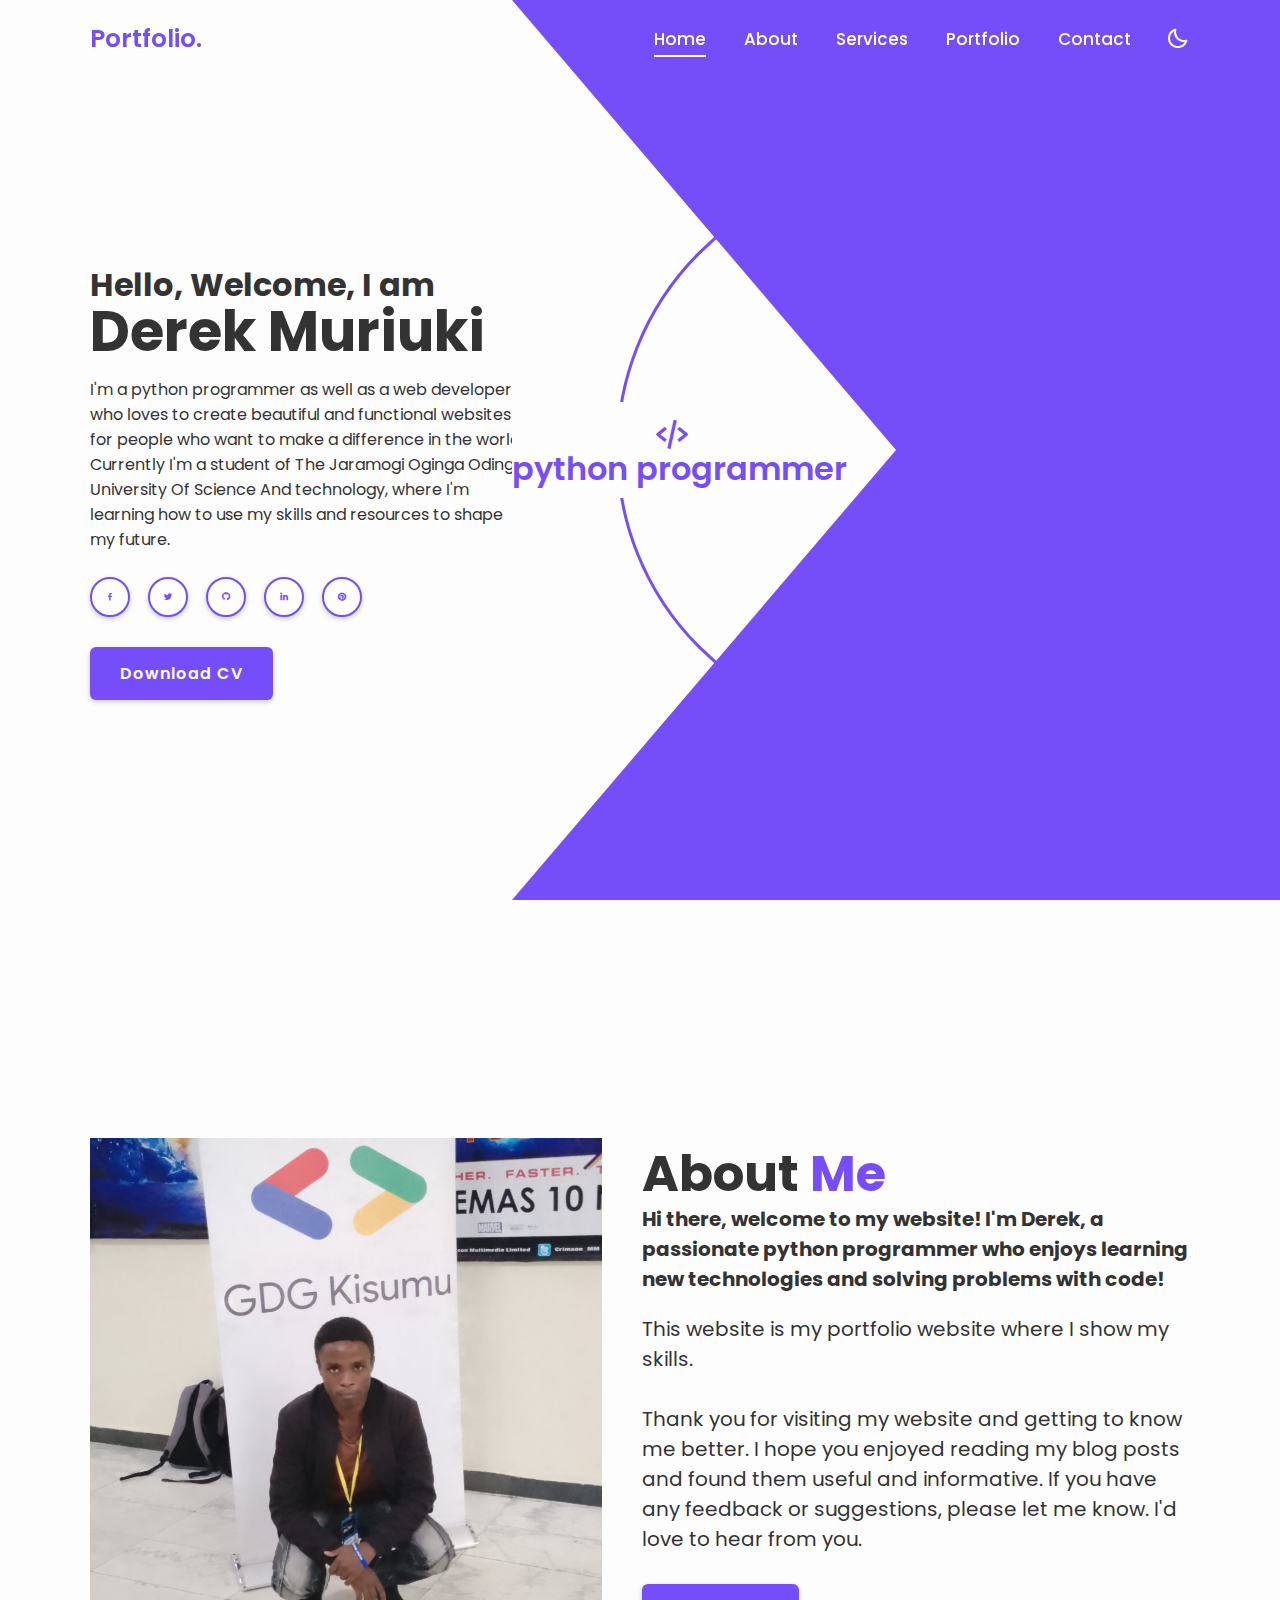
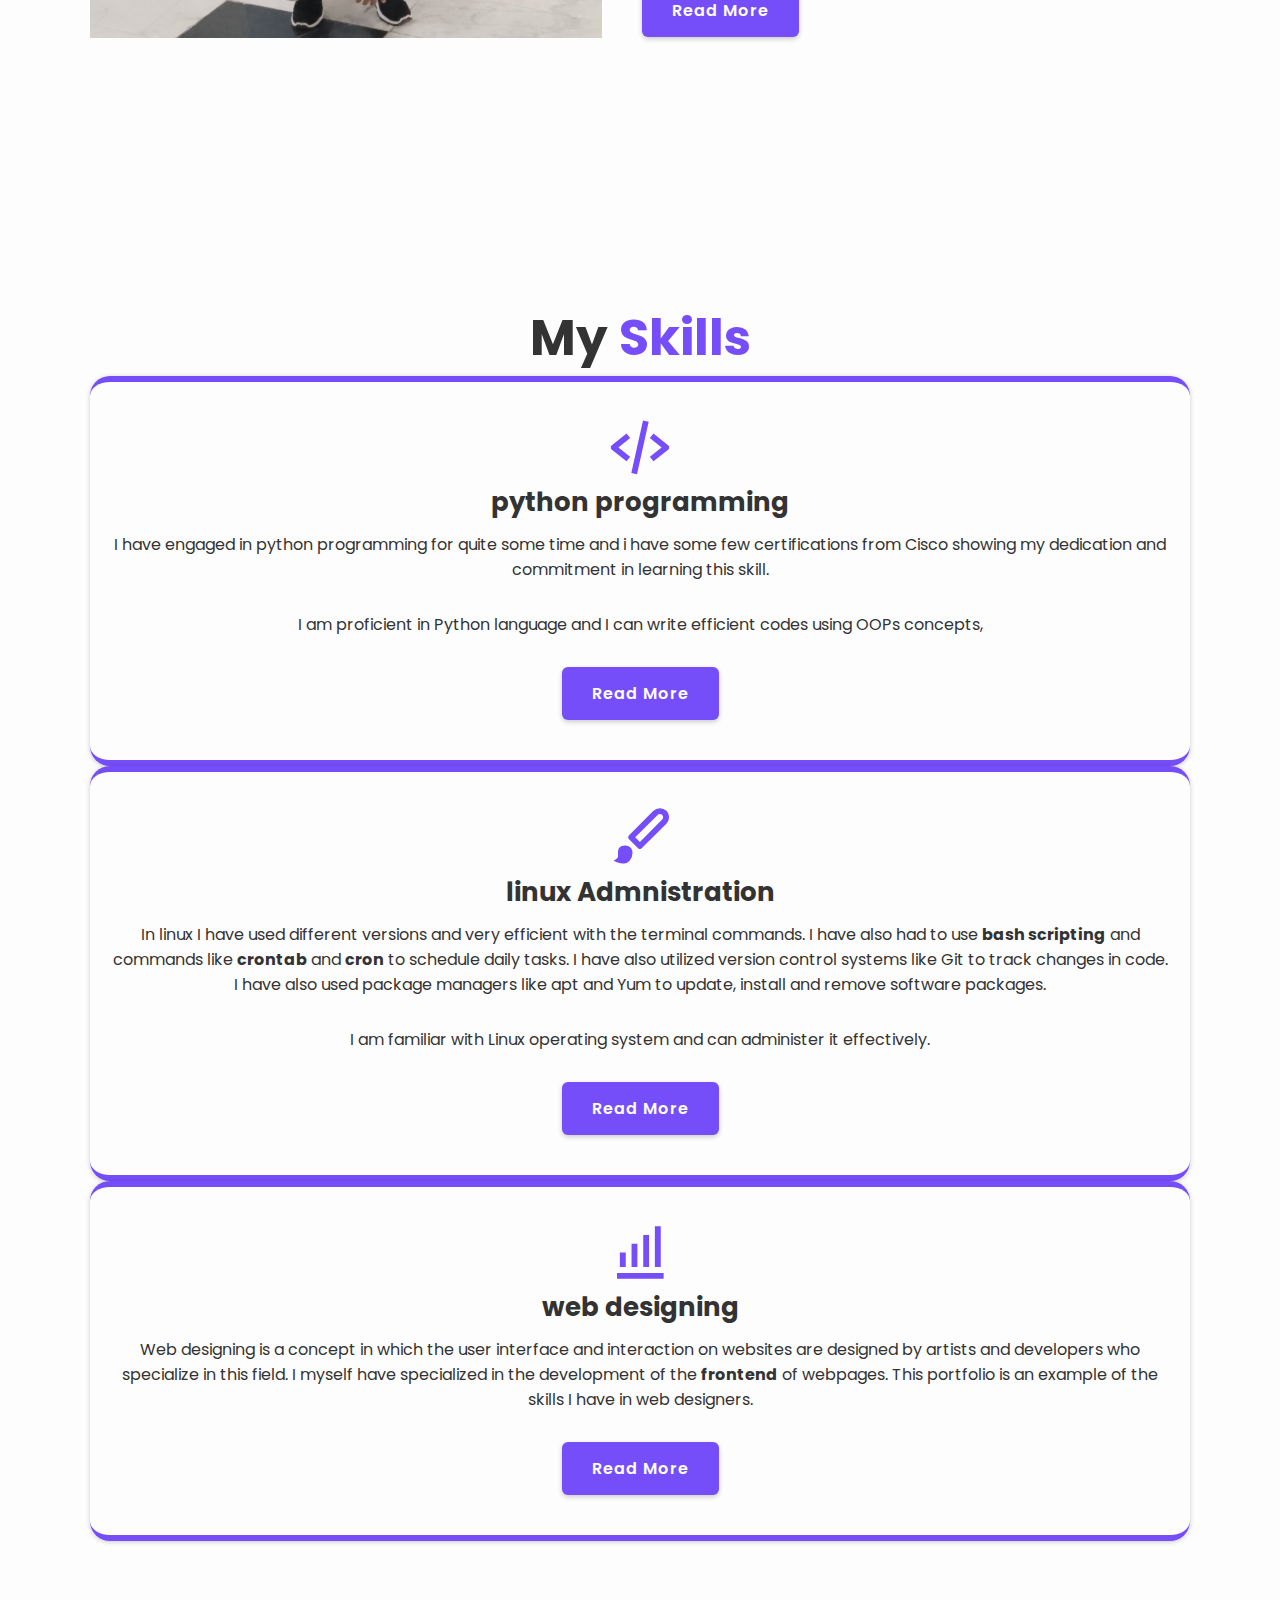
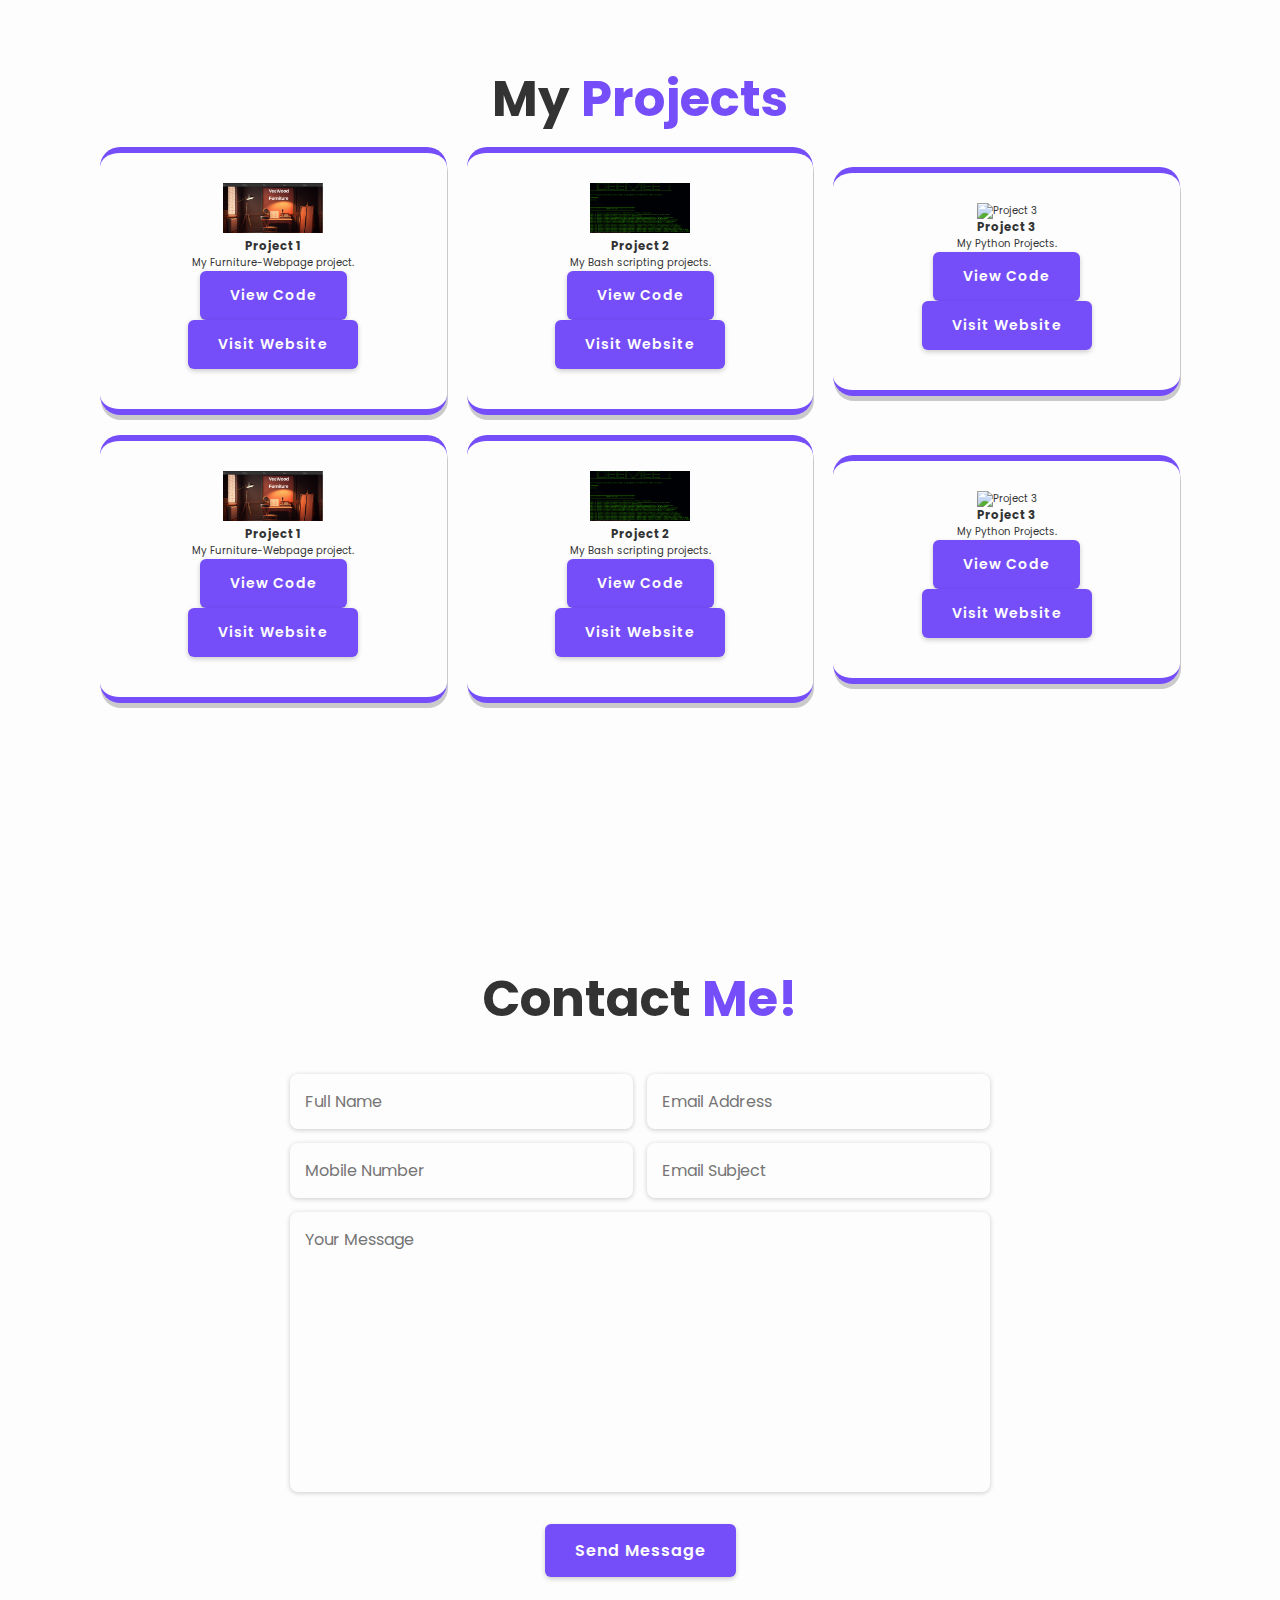
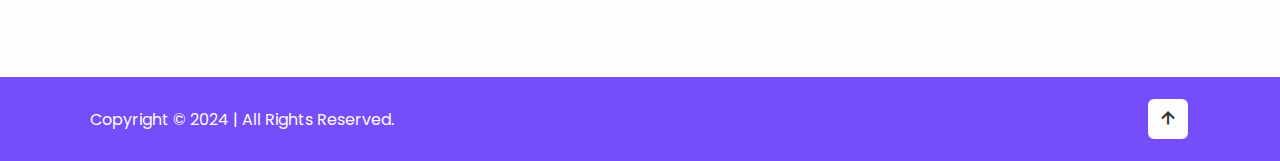
==== commit f78cde6b: "added other projects sections" ====
--- a/index.html
+++ b/index.html
@@ -137,7 +137,7 @@
                 <i class='bx bxs-paint'></i>
                 <h3>linux Admnistration</h3>
                 <p>In linux I have used different versions and very efficient with the terminal commands. I have also had to use <b>bash scripting</b> and commands like <b>crontab</b> and
-                    <b>cron</b> to schedule daily tasks. I have also utilized version control systems like Git to track changes in code. I have also used package managers like apt-get to update,
+                    <b>cron</b> to schedule daily tasks. I have also utilized version control systems like Git to track changes in code. I have also used package managers like apt and Yum to update,
                     install and remove software packages.</p>
                 <p>I am familiar with Linux operating system and can administer it effectively.</p>
                 <a href="#" class="btn">Read More</a>
@@ -193,17 +193,53 @@
                 </div>
             </div>
         </div>
-    </section>
+        <div class="projects-container">
+            <div class="project-box">
+                <div class="project-img">
+                    <img src="images/project 1.png" alt="Project 1" height="50" width="100">
+                </div>
+                <div class="project-content">
+                    <h3>Project 1</h3>
+                    <p>My Furniture-Webpage project.</p>
+                    <a href="https://github.com/dee-mee/Furniture-Webpage" class="btn">View Code</a>
+                    <a href="https://dee-mee.github.io/Furniture-Webpage/" class="btn">Visit Website</a>
+                </div>
+            </div>
+            <div class="project-box">
+                <div class="project-img">
+                    <img src="images/project 2.png" alt="Project 2" height="50" width="100">
+                </div>
+                <div class="project-content">
+                    <h3>Project 2</h3>
+                    <p>My Bash scripting projects.</p>
+                    <a href="https://github.com/dee-mee/shell-script" class="btn">View Code</a>
+                    <a href="https://dee-mee.github.io/Web-Development-Tutorial/" class="btn">Visit Website</a>
+                </div>
+            </div>
+            <div class="project-box">
+                <div class="project-img">
+                    <img src="images/project3.jpg" alt="Project 3">
+                </div>
+                <div class="project-content">
+                    <h3>Project 3</h3>
+                    <p>My Python Projects.</p>
+                    <a href="https://github.com/dee-mee/starting-with-python" class="btn">View Code</a>
+                    <a href="https://dee-mee.github.io/Python-Scripting/" class="btn">Visit Website</a>
+                </div>
+            </div>
+        </div>
+    </section>
+
     <section class="contact" id="contact">
         <h2 class="heading">Contact <span>Me!</span></h2>
-        <form action="#">
+        <form action="contact.php" method="post">
             <div class="input-box">
-                <input type="text" placeholder="Full Name">
-                <input type="email" placeholder="Email Address">
+                <input type="text" placeholder="Full Name" required>
+                <input type="email" placeholder="Email Address" required>
             </div>
             <div class="input-box">
                 <input type="number" placeholder="Mobile Number">
-                <input type="text" placeholder="Email Subject">
+                <input type="text" placeholder="Email Subject" required>
             </div>
             <textarea name="" id="" cols="30" rows="10" placeholder="Your Message"></textarea>
             <input type="submit" value="Send Message" class="btn">
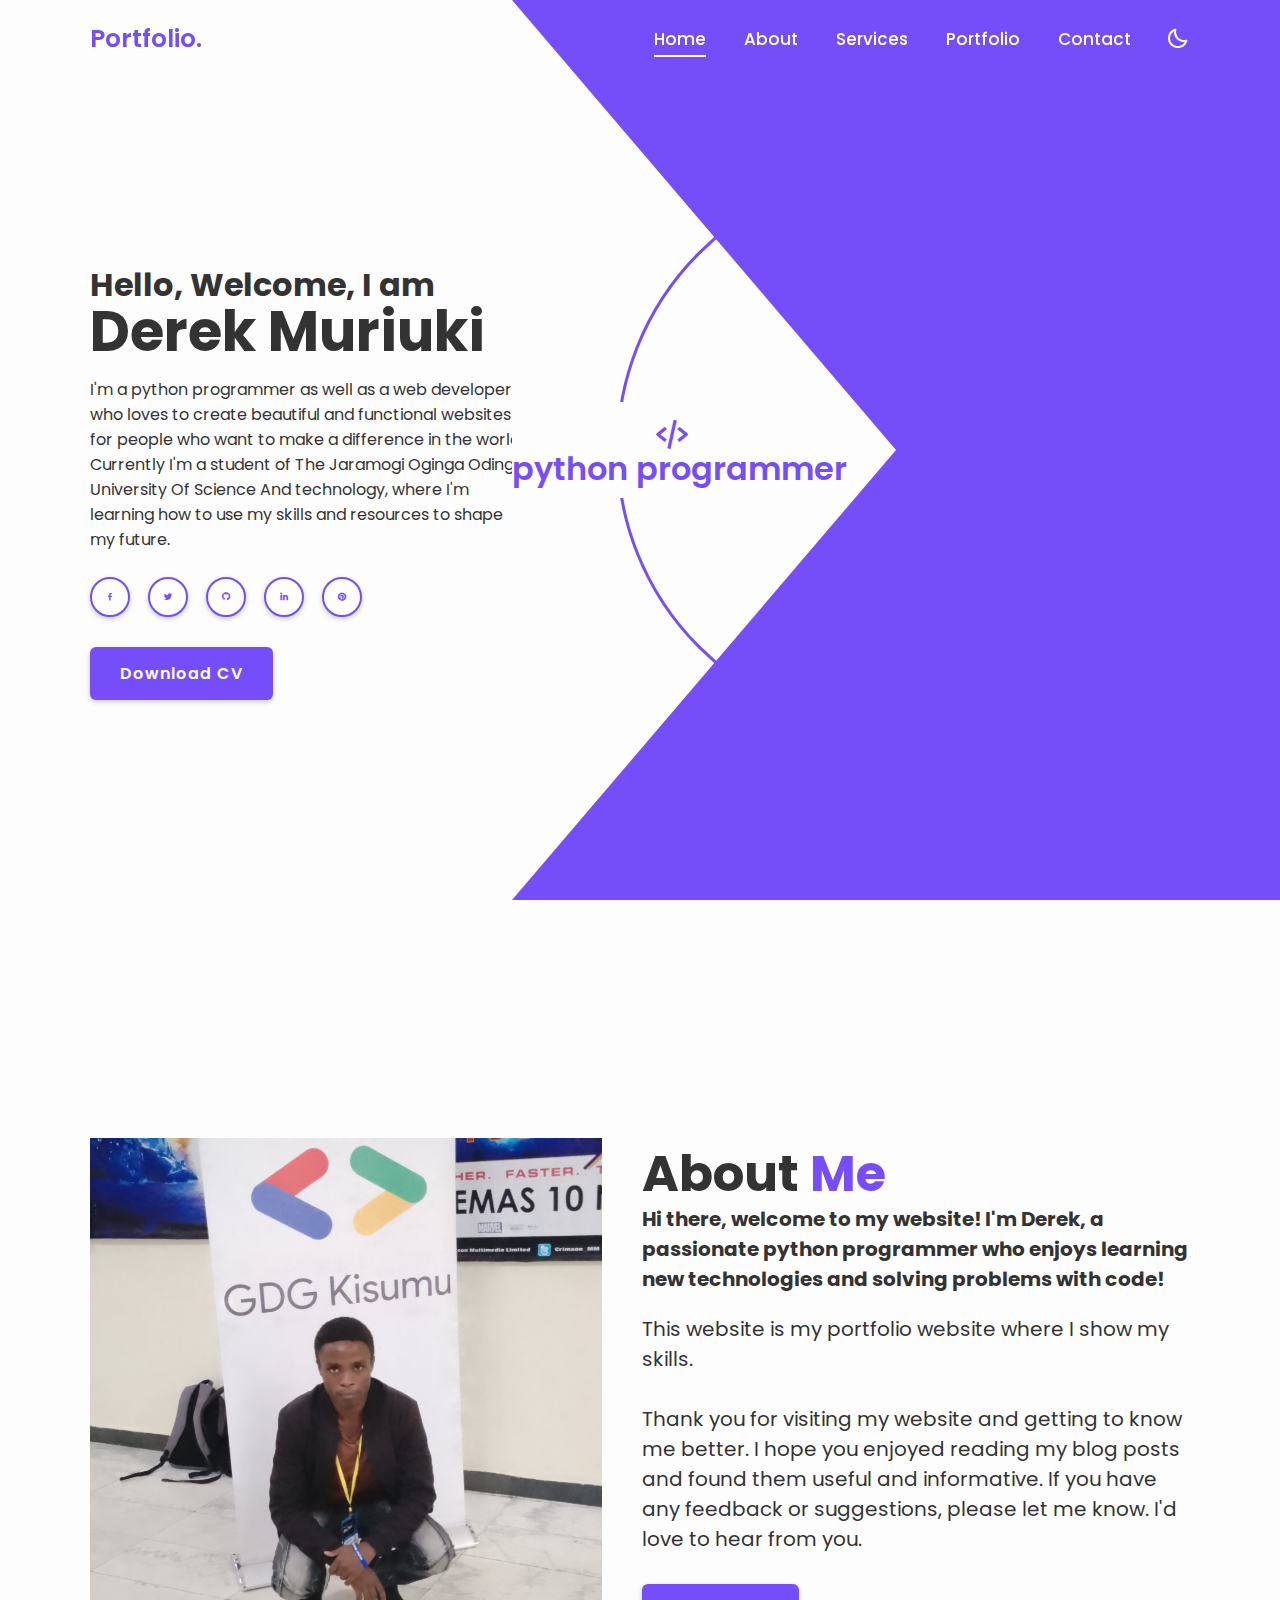
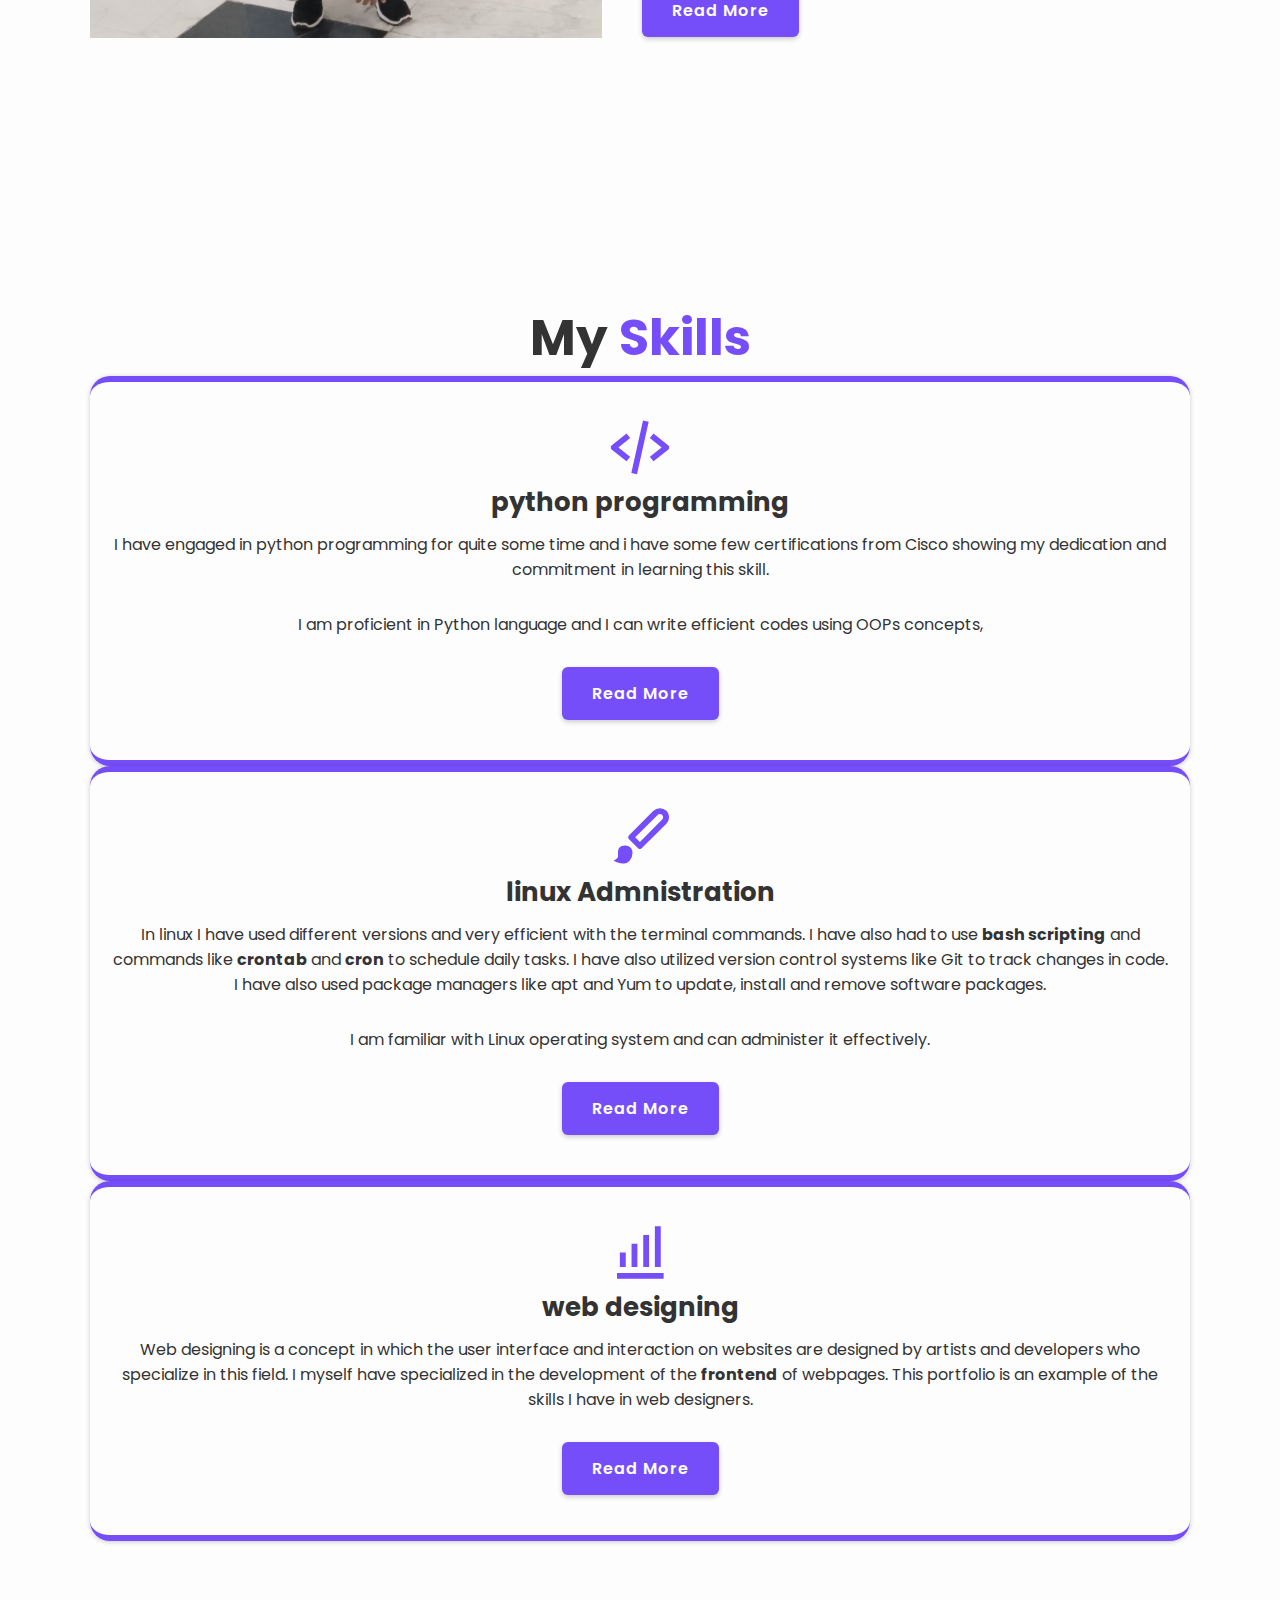
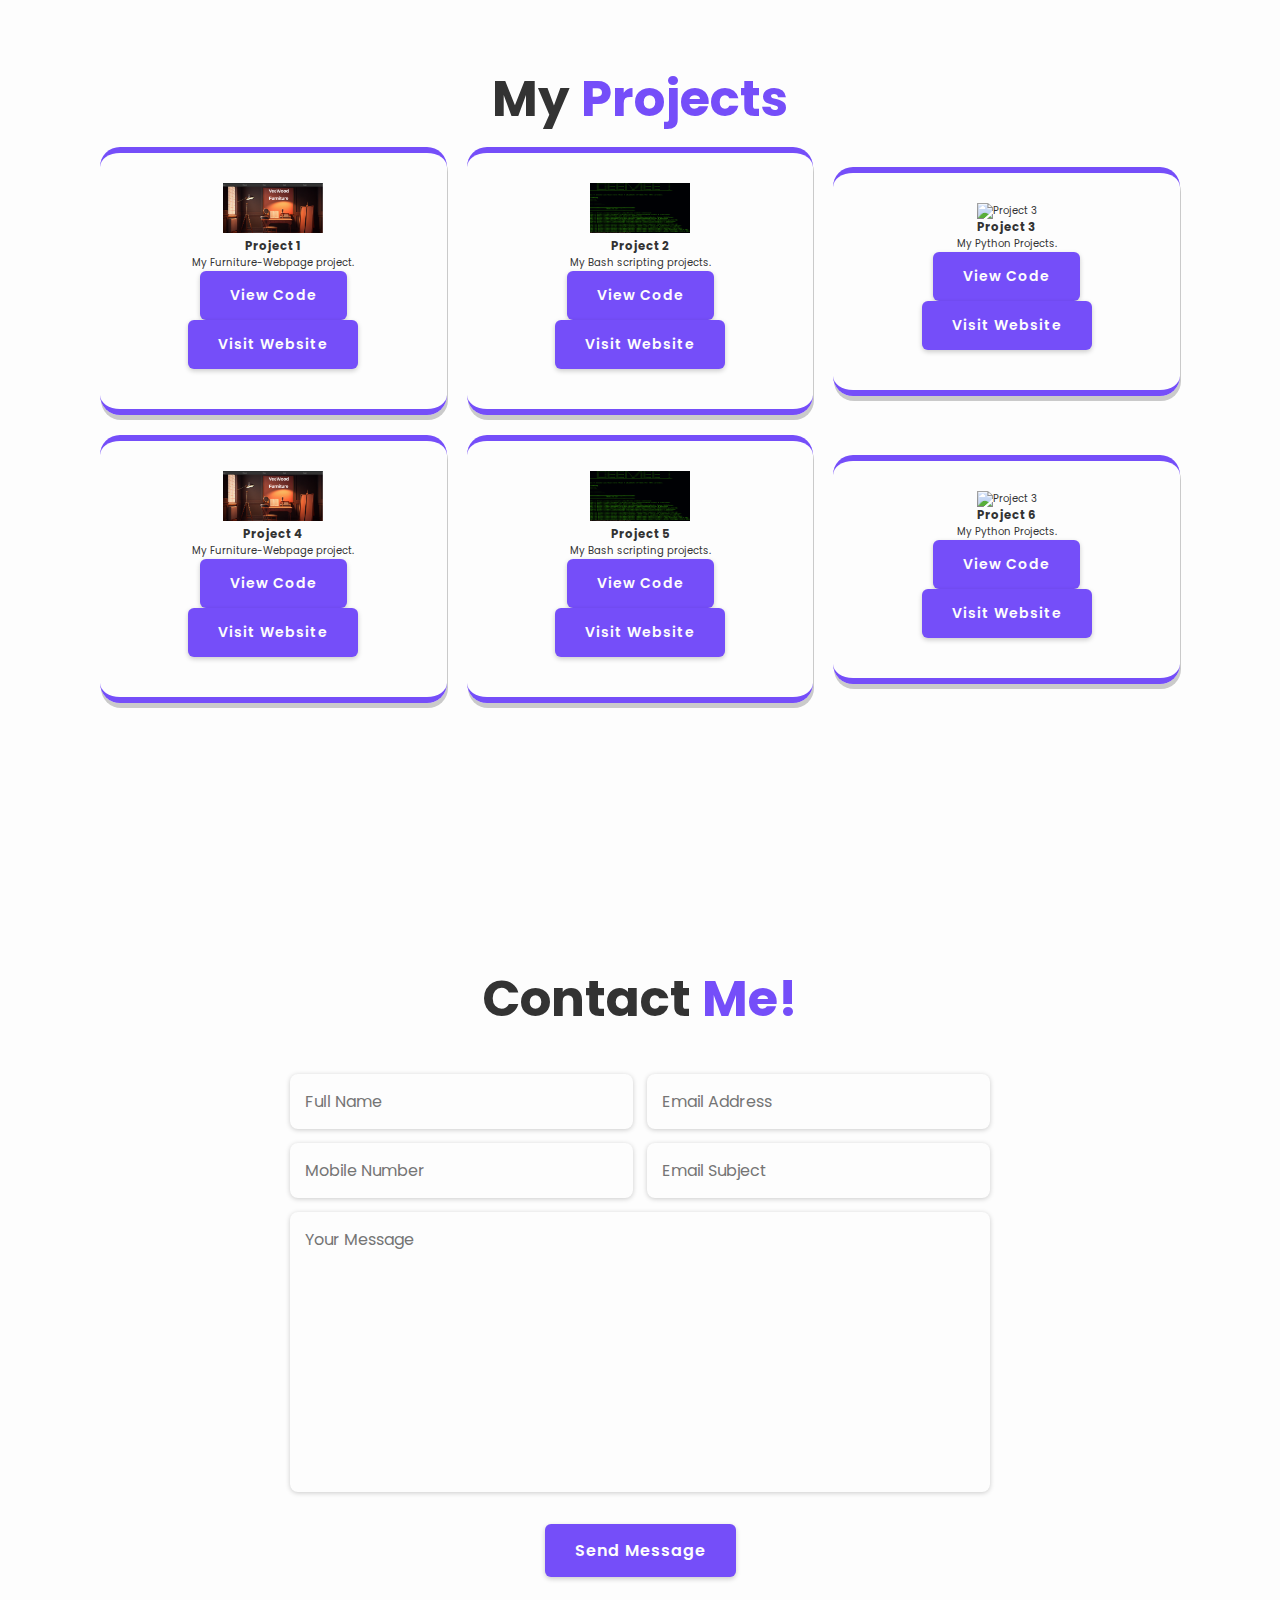
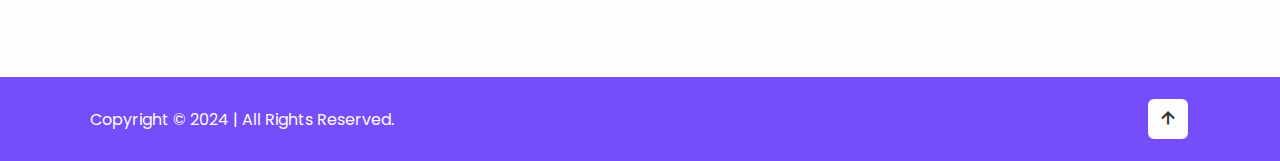
==== commit 6465e807: "modified index.html" ====
--- a/index.html
+++ b/index.html
@@ -199,7 +199,7 @@
                     <img src="images/project 1.png" alt="Project 1" height="50" width="100">
                 </div>
                 <div class="project-content">
-                    <h3>Project 1</h3>
+                    <h3>Project 4</h3>
                     <p>My Furniture-Webpage project.</p>
                     <a href="https://github.com/dee-mee/Furniture-Webpage" class="btn">View Code</a>
                     <a href="https://dee-mee.github.io/Furniture-Webpage/" class="btn">Visit Website</a>
@@ -210,7 +210,7 @@
                     <img src="images/project 2.png" alt="Project 2" height="50" width="100">
                 </div>
                 <div class="project-content">
-                    <h3>Project 2</h3>
+                    <h3>Project 5</h3>
                     <p>My Bash scripting projects.</p>
                     <a href="https://github.com/dee-mee/shell-script" class="btn">View Code</a>
                     <a href="https://dee-mee.github.io/Web-Development-Tutorial/" class="btn">Visit Website</a>
@@ -221,7 +221,7 @@
                     <img src="images/project3.jpg" alt="Project 3">
                 </div>
                 <div class="project-content">
-                    <h3>Project 3</h3>
+                    <h3>Project 6</h3>
                     <p>My Python Projects.</p>
                     <a href="https://github.com/dee-mee/starting-with-python" class="btn">View Code</a>
                     <a href="https://dee-mee.github.io/Python-Scripting/" class="btn">Visit Website</a>
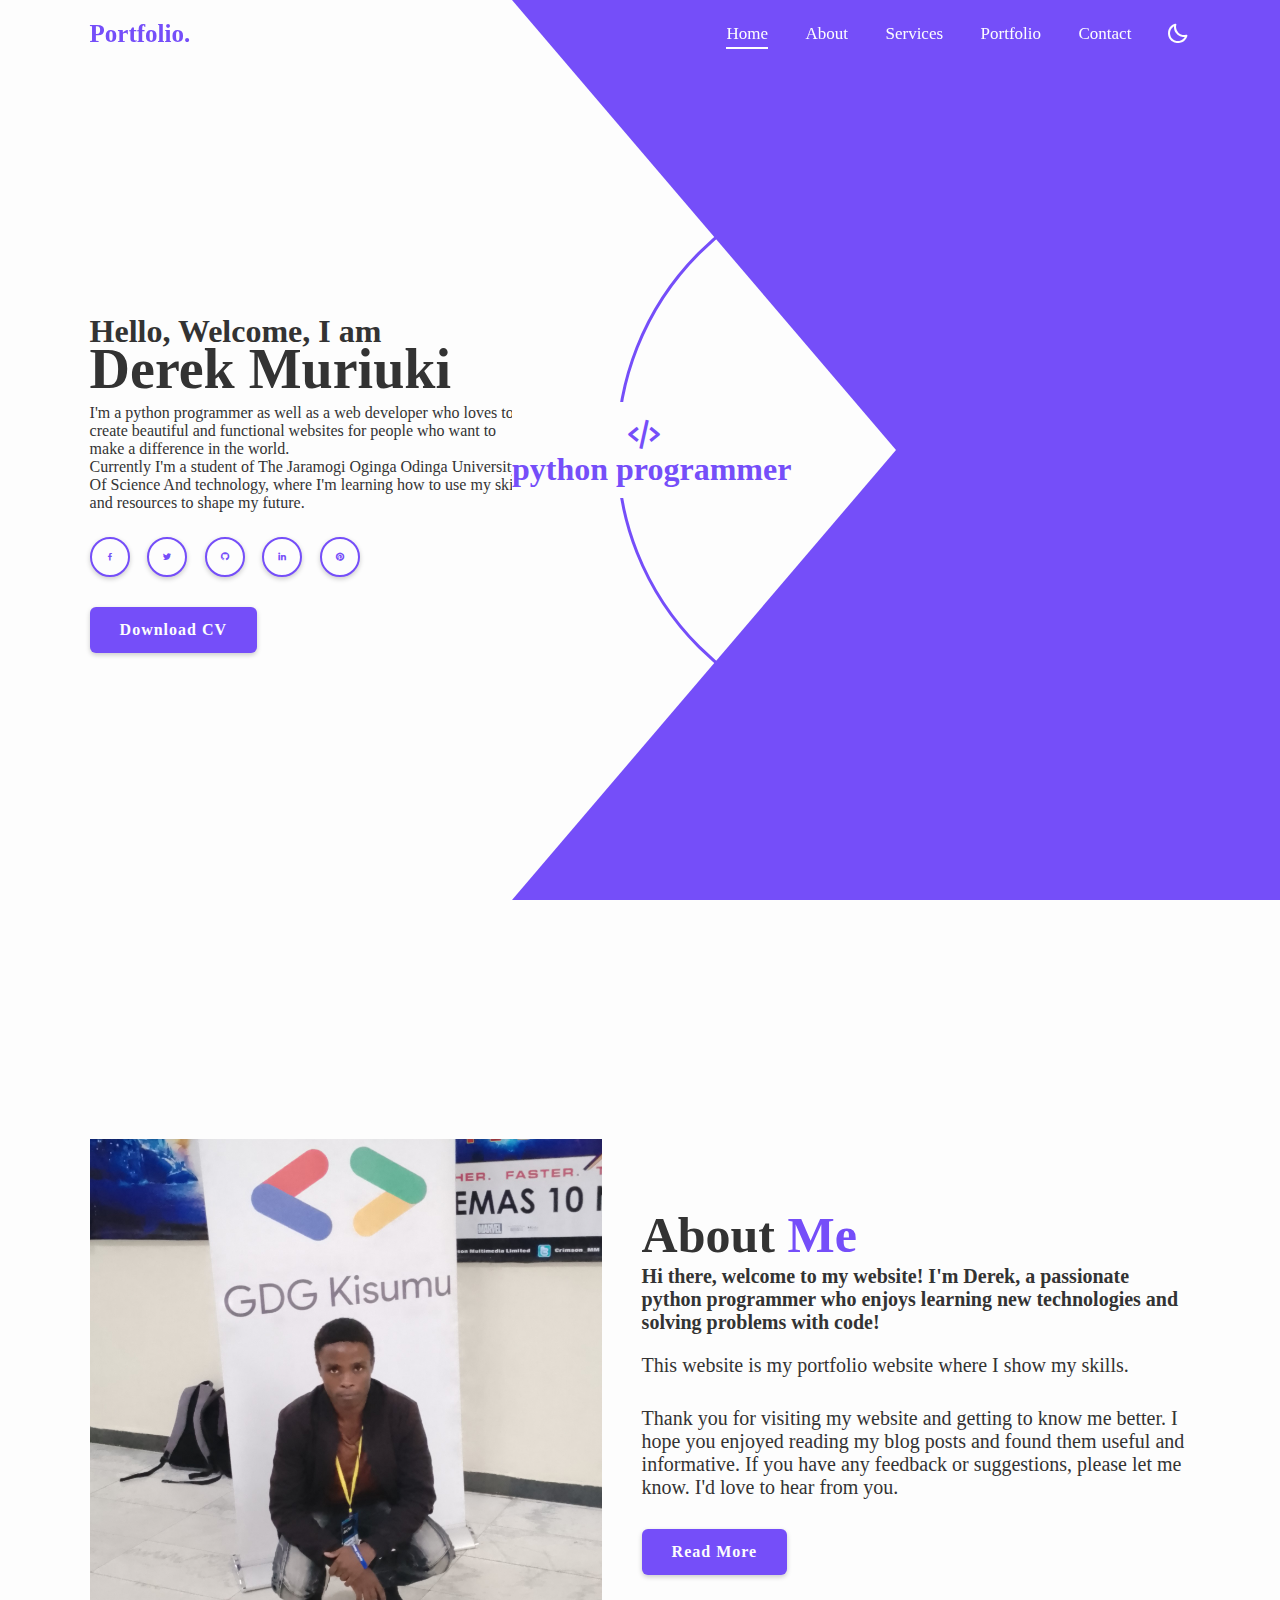
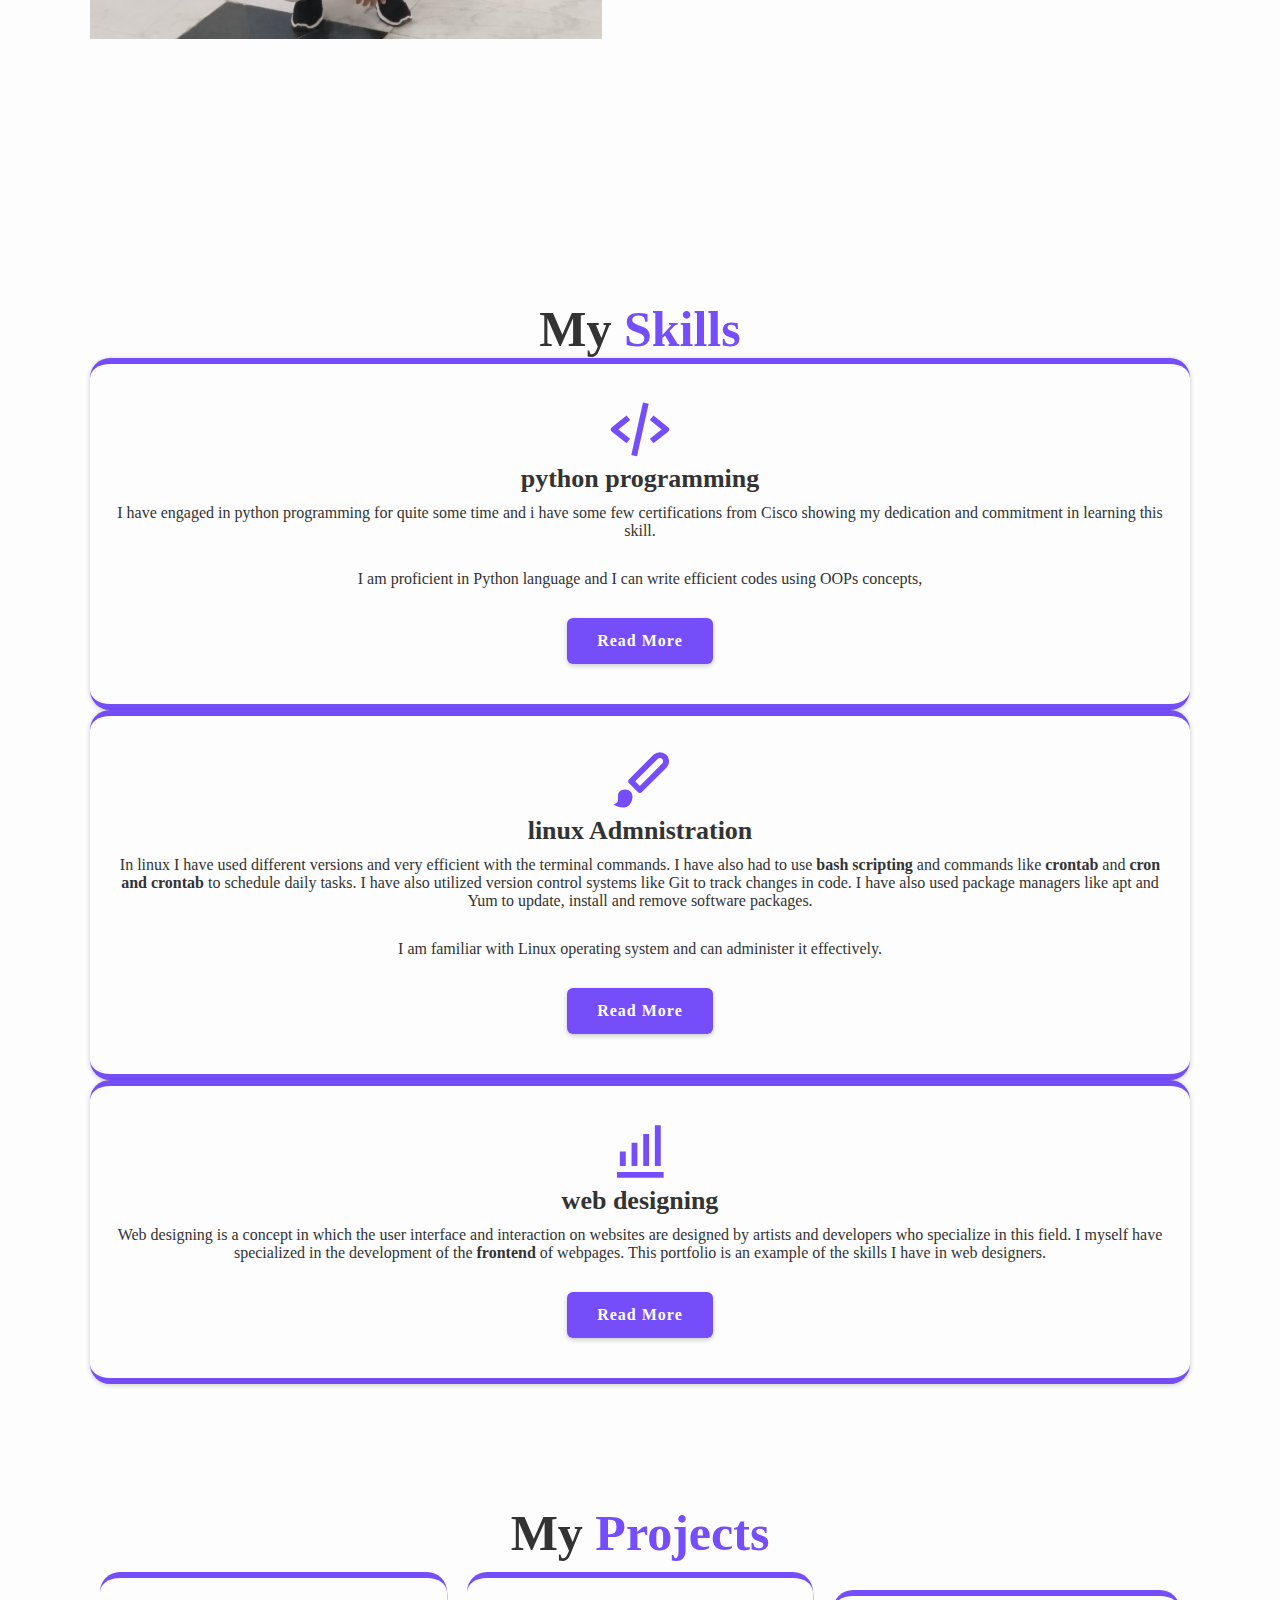
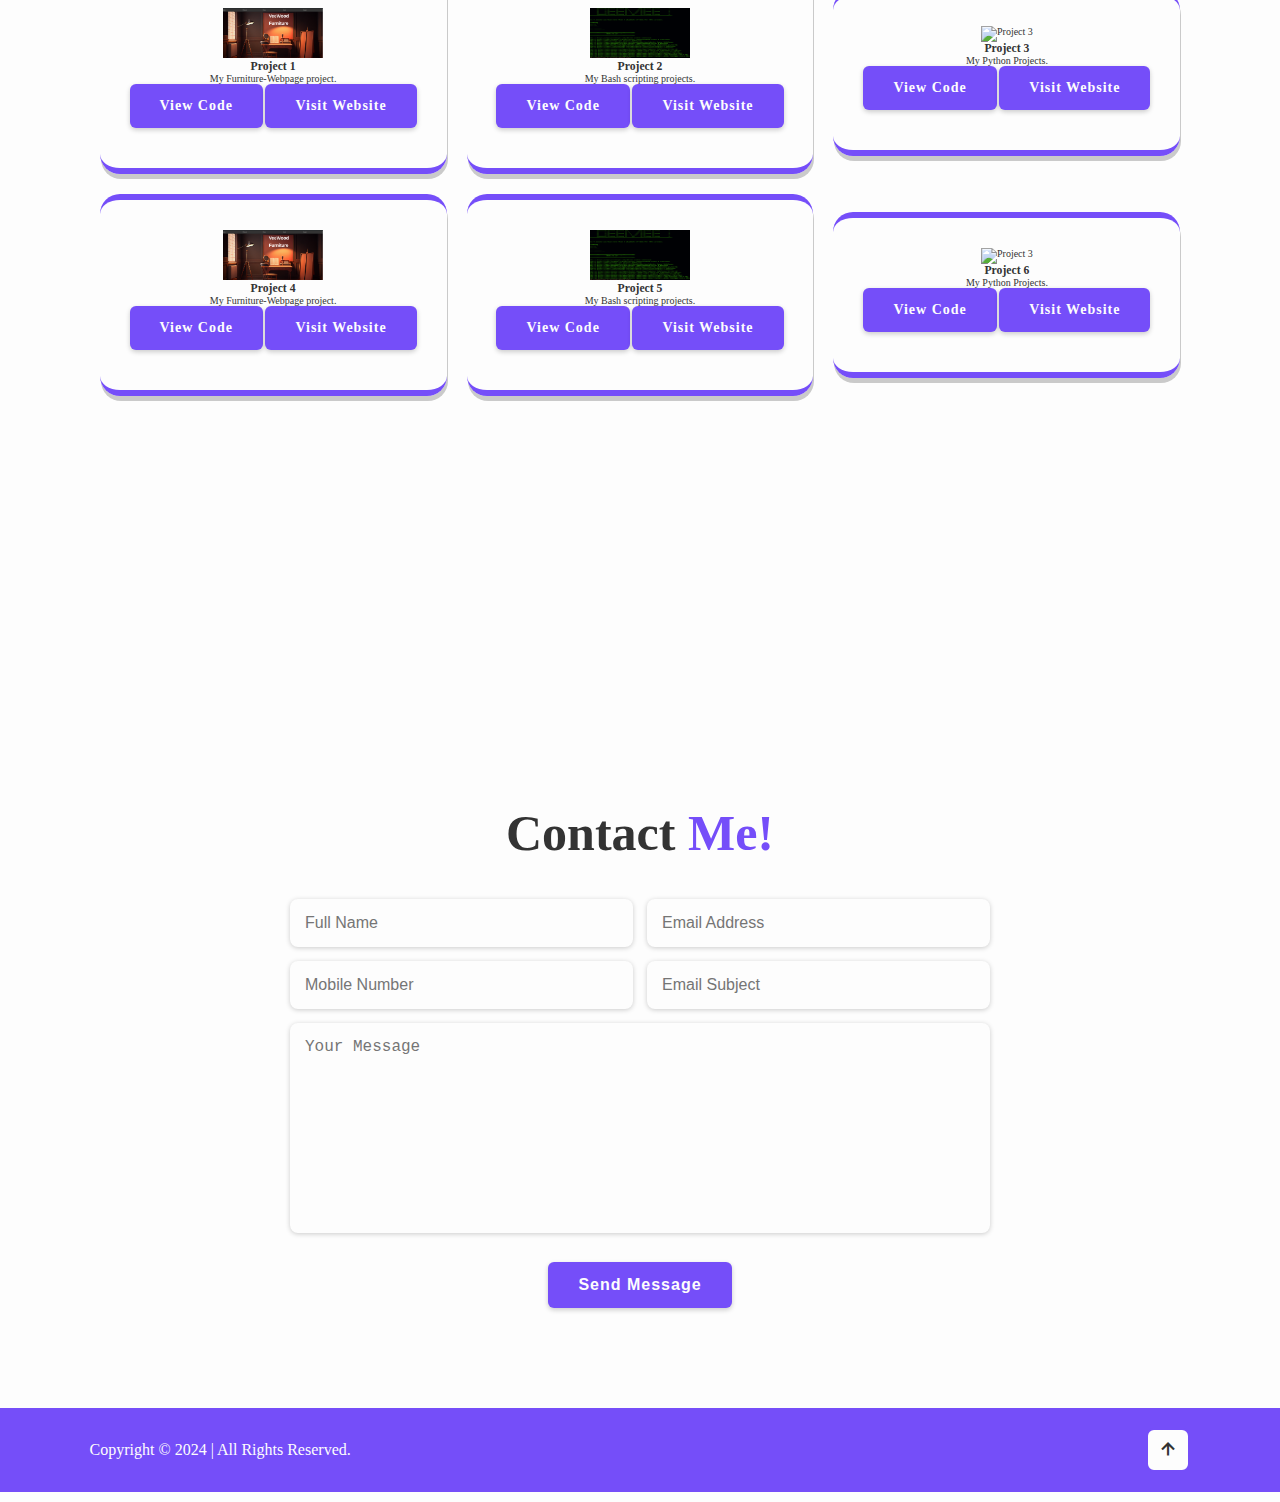
==== commit 25f34a2c: "minor changes" ====
--- a/index.html
+++ b/index.html
@@ -137,7 +137,7 @@
                 <i class='bx bxs-paint'></i>
                 <h3>linux Admnistration</h3>
                 <p>In linux I have used different versions and very efficient with the terminal commands. I have also had to use <b>bash scripting</b> and commands like <b>crontab</b> and
-                    <b>cron</b> to schedule daily tasks. I have also utilized version control systems like Git to track changes in code. I have also used package managers like apt and Yum to update,
+                    <b>cron and crontab</b> to schedule daily tasks. I have also utilized version control systems like Git to track changes in code. I have also used package managers like apt and Yum to update,
                     install and remove software packages.</p>
                 <p>I am familiar with Linux operating system and can administer it effectively.</p>
                 <a href="#" class="btn">Read More</a>
@@ -183,7 +183,7 @@
             </div>
             <div class="project-box">
                 <div class="project-img">
-                    <img src="images/project3.jpg" alt="Project 3">
+                    <img src="images/project3.png" alt="Project 3" height="50" width="100">
                 </div>
                 <div class="project-content">
                     <h3>Project 3</h3>
@@ -201,8 +201,8 @@
                 <div class="project-content">
                     <h3>Project 4</h3>
                     <p>My Furniture-Webpage project.</p>
-                    <a href="https://github.com/dee-mee/Furniture-Webpage" class="btn">View Code</a>
-                    <a href="https://dee-mee.github.io/Furniture-Webpage/" class="btn">Visit Website</a>
+                    <a href="#" class="btn">View Code</a>
+                    <a href="#" class="btn">Visit Website</a>
                 </div>
             </div>
             <div class="project-box">
@@ -212,8 +212,8 @@
                 <div class="project-content">
                     <h3>Project 5</h3>
                     <p>My Bash scripting projects.</p>
-                    <a href="https://github.com/dee-mee/shell-script" class="btn">View Code</a>
-                    <a href="https://dee-mee.github.io/Web-Development-Tutorial/" class="btn">Visit Website</a>
+                    <a href="#" class="btn">View Code</a>
+                    <a href="#" class="btn">Visit Website</a>
                 </div>
             </div>
             <div class="project-box">
@@ -223,8 +223,8 @@
                 <div class="project-content">
                     <h3>Project 6</h3>
                     <p>My Python Projects.</p>
-                    <a href="https://github.com/dee-mee/starting-with-python" class="btn">View Code</a>
-                    <a href="https://dee-mee.github.io/Python-Scripting/" class="btn">Visit Website</a>
+                    <a href="#" class="btn">View Code</a>
+                    <a href="#" class="btn">Visit Website</a>
                 </div>
             </div>
         </div>
--- a/index.css
+++ b/index.css
@@ -9,7 +9,7 @@
     border: none;
     outline: none;
     scroll-behavior: smooth;
-    font-family: 'Poppins', sans-serif;
+    font-family:Arial 'Poppins', sans-serif;
 }
 
 :root {
@@ -787,4 +787,4 @@
 img {
     border-radius: 20px;
 }
-}+}
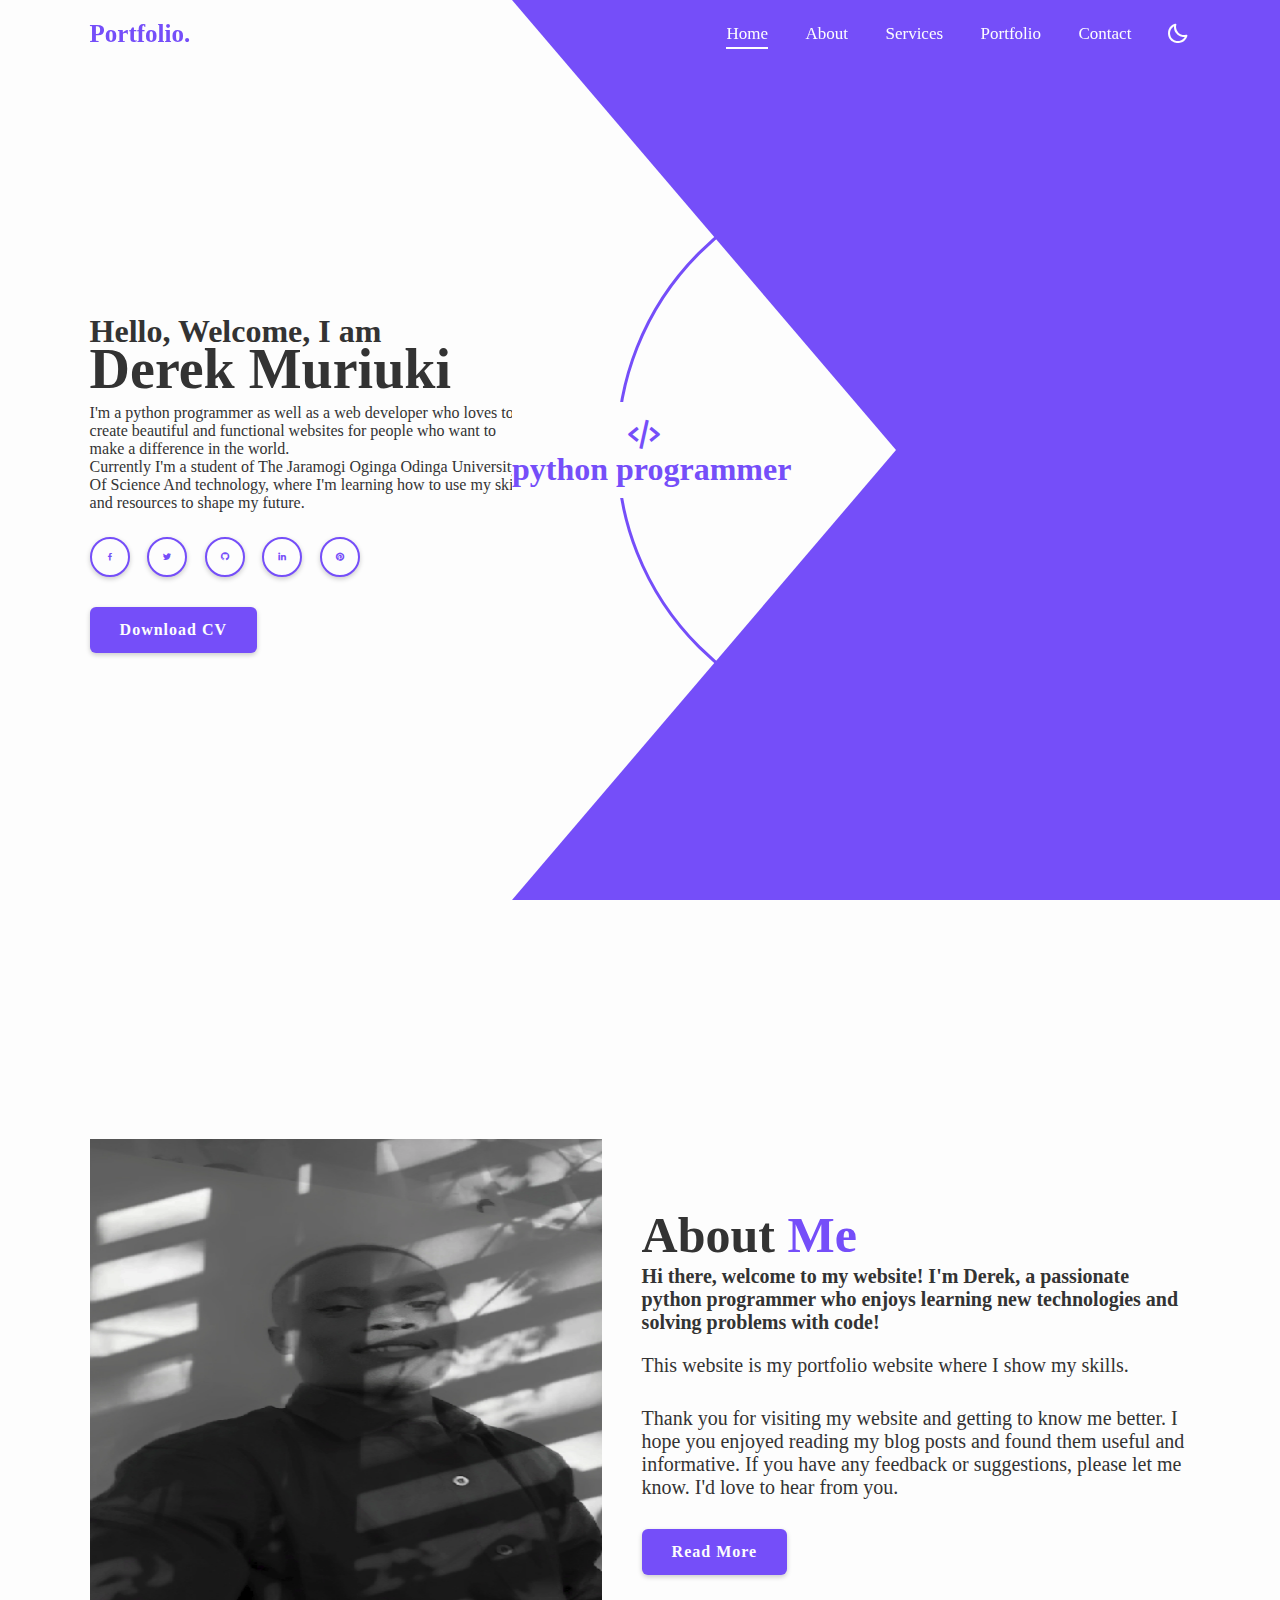
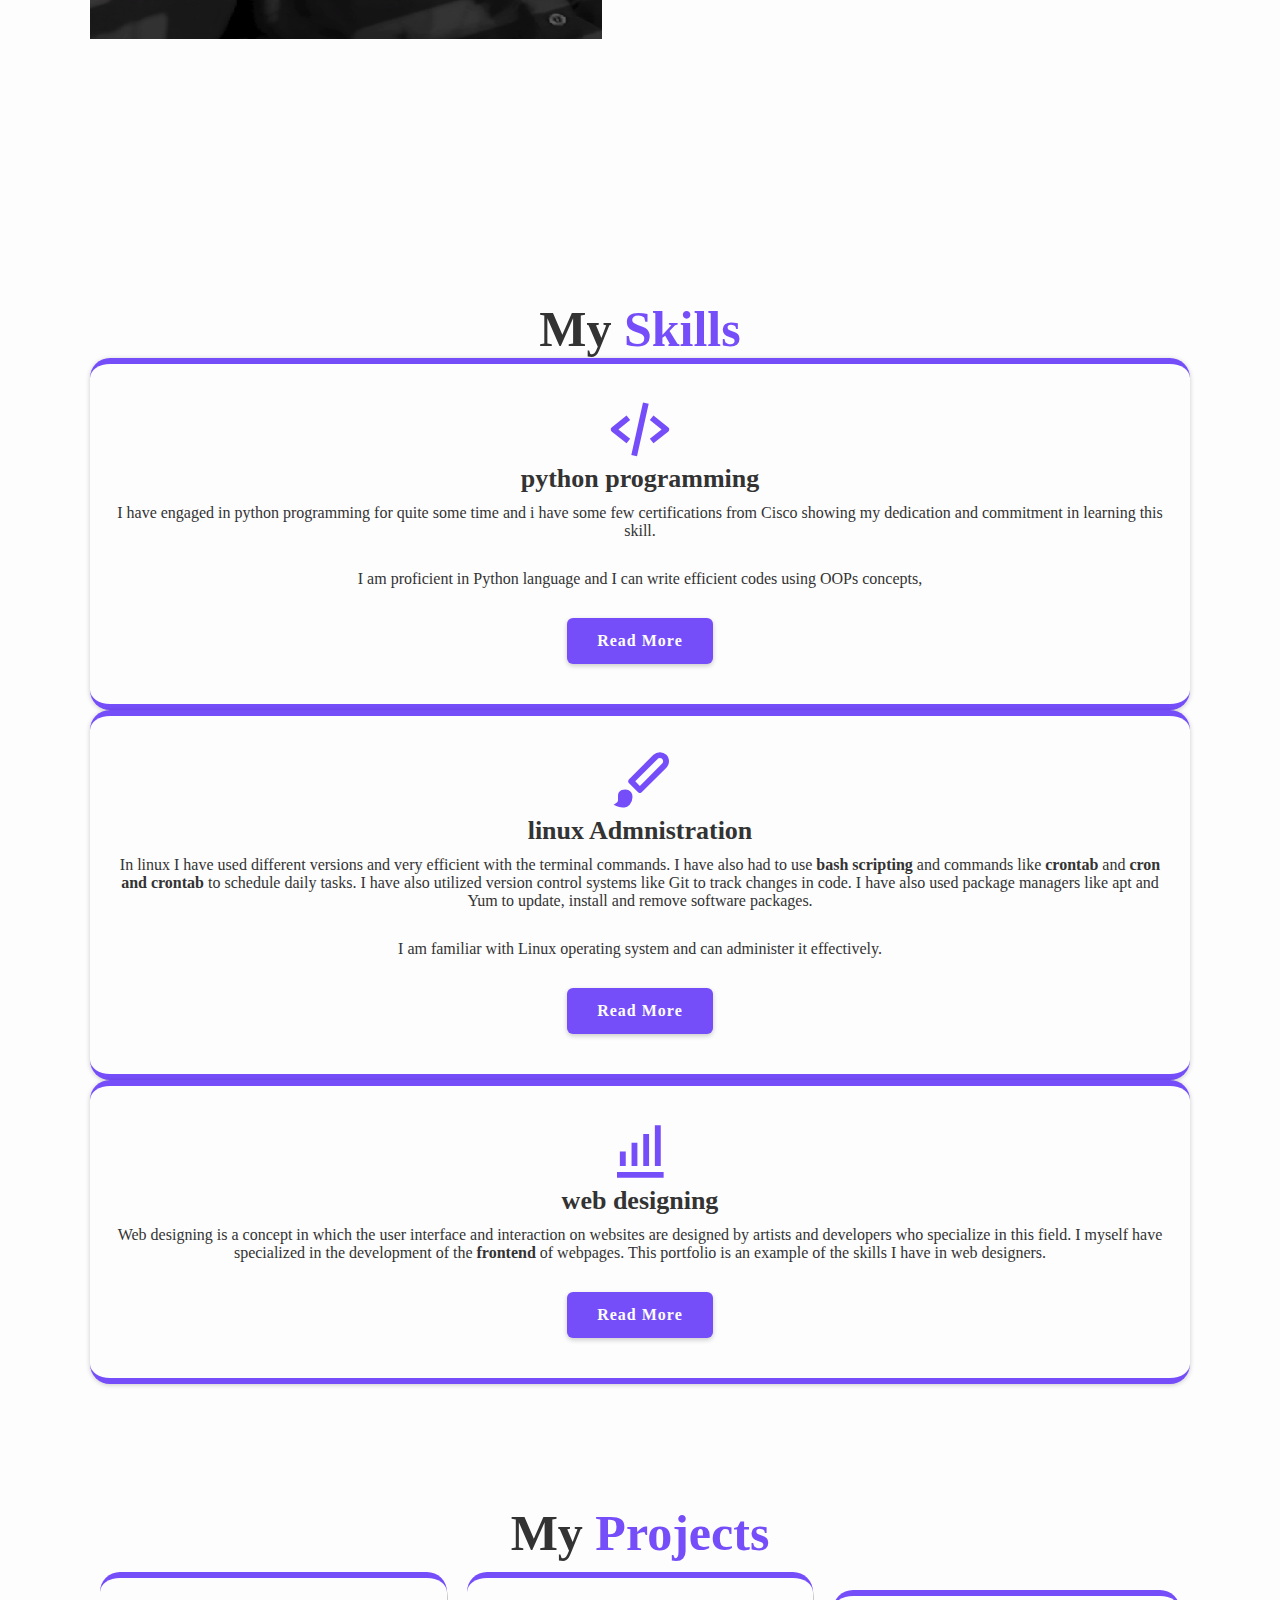
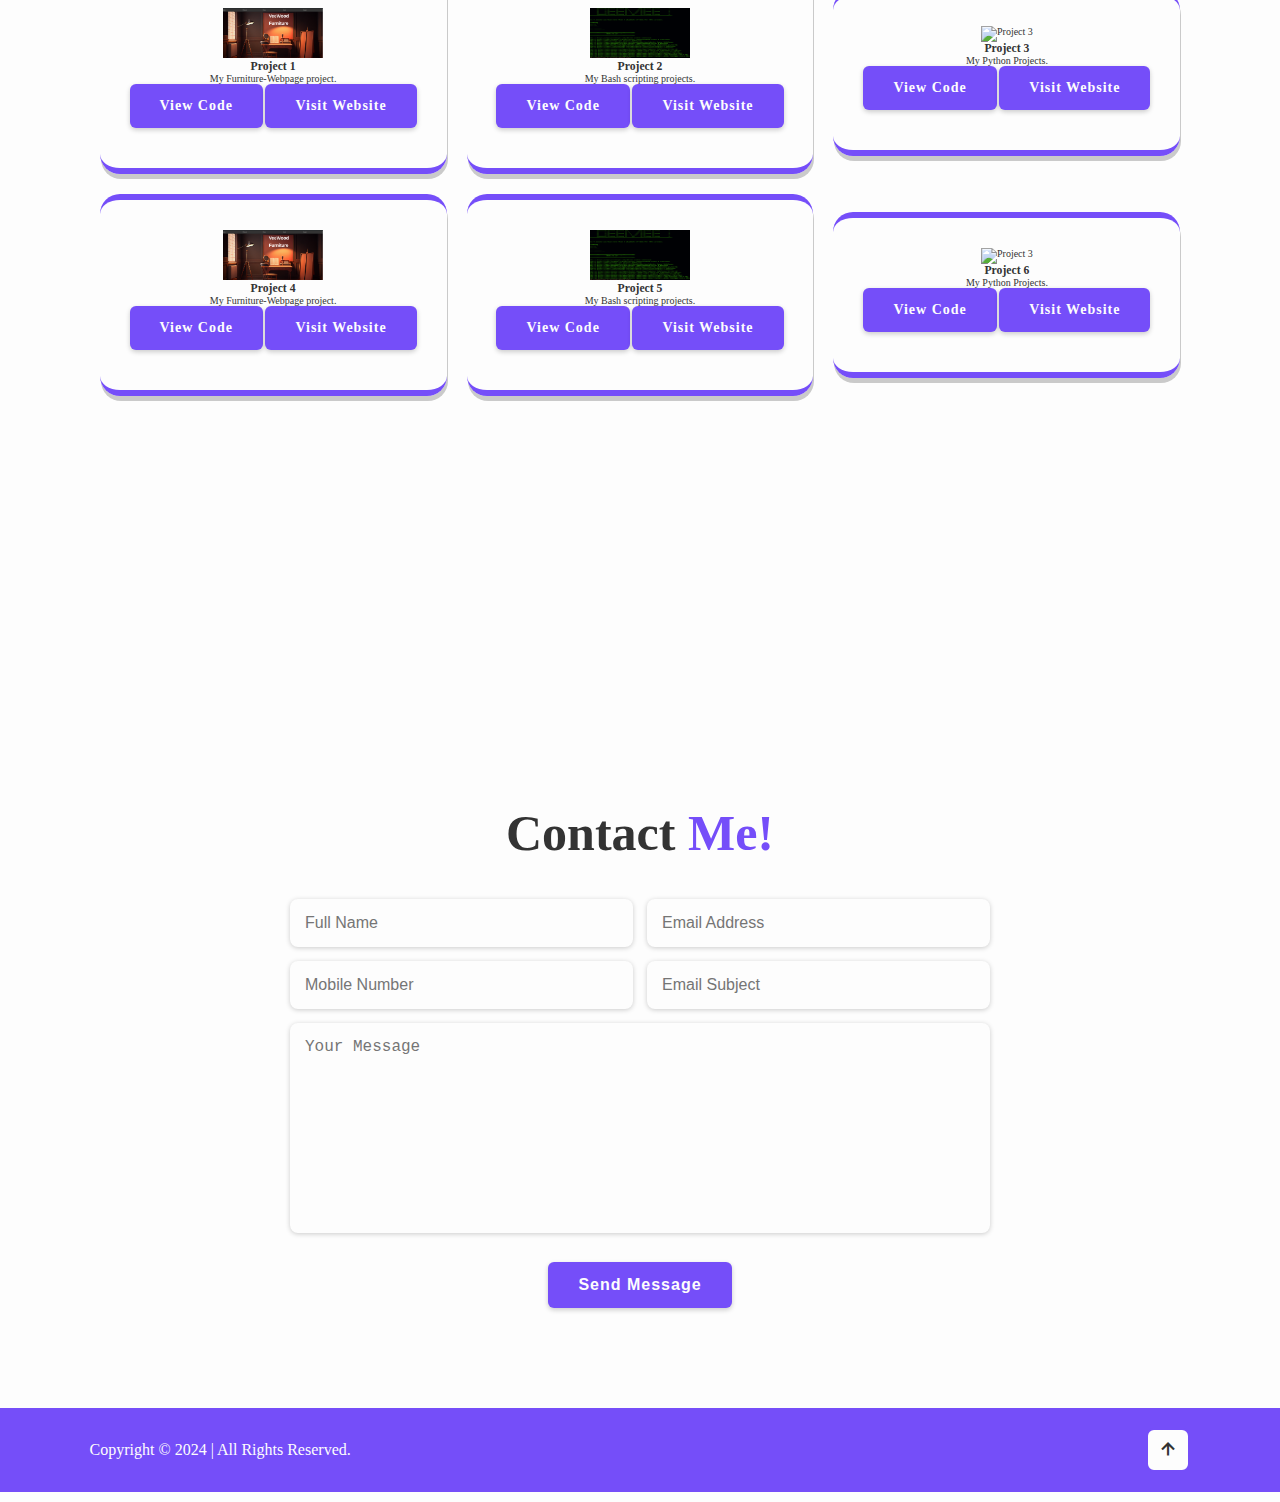
==== commit f9cde55c: "added favicon and contact form functional" ====
--- a/index.html
+++ b/index.html
@@ -2,19 +2,18 @@
 <html lang="en">
 
 <head>
-    <meta charset="UTF-8">
+    <meta charset="UTF-8"> 
     <meta http-equiv="X-UA-Compatible" content="IE=edge">
     <meta name="viewport" content="width=device-width, initial-scale=1.0">
     <title>Derek Muriuki</title>
-
-    <!-- swiper css -->
     <link rel="stylesheet" href="https://cdn.jsdelivr.net/npm/swiper@9/swiper-bundle.min.css" />
-
-    <!-- box icons -->
     <link href='https://unpkg.com/boxicons@2.1.4/css/boxicons.min.css' rel='stylesheet'>
-
-    <!-- custom css -->
     <link rel="stylesheet" href="index.css">
+    <link rel="apple-touch-icon" sizes="180x180" href="favicon_io/apple-touch-icon.png">
+<link rel="icon" type="image/png" sizes="32x32" href="favicon_io/favicon-32x32.png">
+<link rel="icon" type="image/png" sizes="16x16" href="favicon_io/favicon-16x16.png">
+<link rel="manifest" href="/site.webmanifest">
+<link href='https://unpkg.com/boxicons@2.0.7/css/boxicons.min.css' rel='stylesheet'>
 </head>
 
 <body>
@@ -91,10 +90,10 @@
         </div>
     </section>
 
-    <!-- about section design -->
+    <!-- about-->
     <section class="about" id="about">
         <div class="about-img">
-            <img src="images/dev.jpg" alt="" height="500" width="50">
+            <img src="images/dev.png" alt="" height="500" width="50">
         </div>
 
         <div class="about-content">
@@ -232,18 +231,21 @@
 
     <section class="contact" id="contact">
         <h2 class="heading">Contact <span>Me!</span></h2>
-        <form action="contact.php" method="post">
+        
+        <form action="https://api.web3forms.com/submit" method="POST">
             <div class="input-box">
-                <input type="text" placeholder="Full Name" required>
-                <input type="email" placeholder="Email Address" required>
+                <input type="hidden" name="access_key" value="73a8aa2a-0f91-49a1-bfd1-2f9f232b0258">
+                <input type="text" name="full_name" placeholder="Full Name" required>
+                <input type="email" name="email" placeholder="Email Address" required>
             </div>
             <div class="input-box">
-                <input type="number" placeholder="Mobile Number">
-                <input type="text" placeholder="Email Subject" required>
-            </div>
-            <textarea name="" id="" cols="30" rows="10" placeholder="Your Message"></textarea>
+                <input type="number" name="mobile_number" placeholder="Mobile Number">
+                <input type="text" name="subject" placeholder="Email Subject" required>
+            </div>
+            <textarea name="message" cols="30" rows="10" placeholder="Your Message"></textarea>
             <input type="submit" value="Send Message" class="btn">
         </form>
+        
     </section>
  
     <!-- footer design -->
